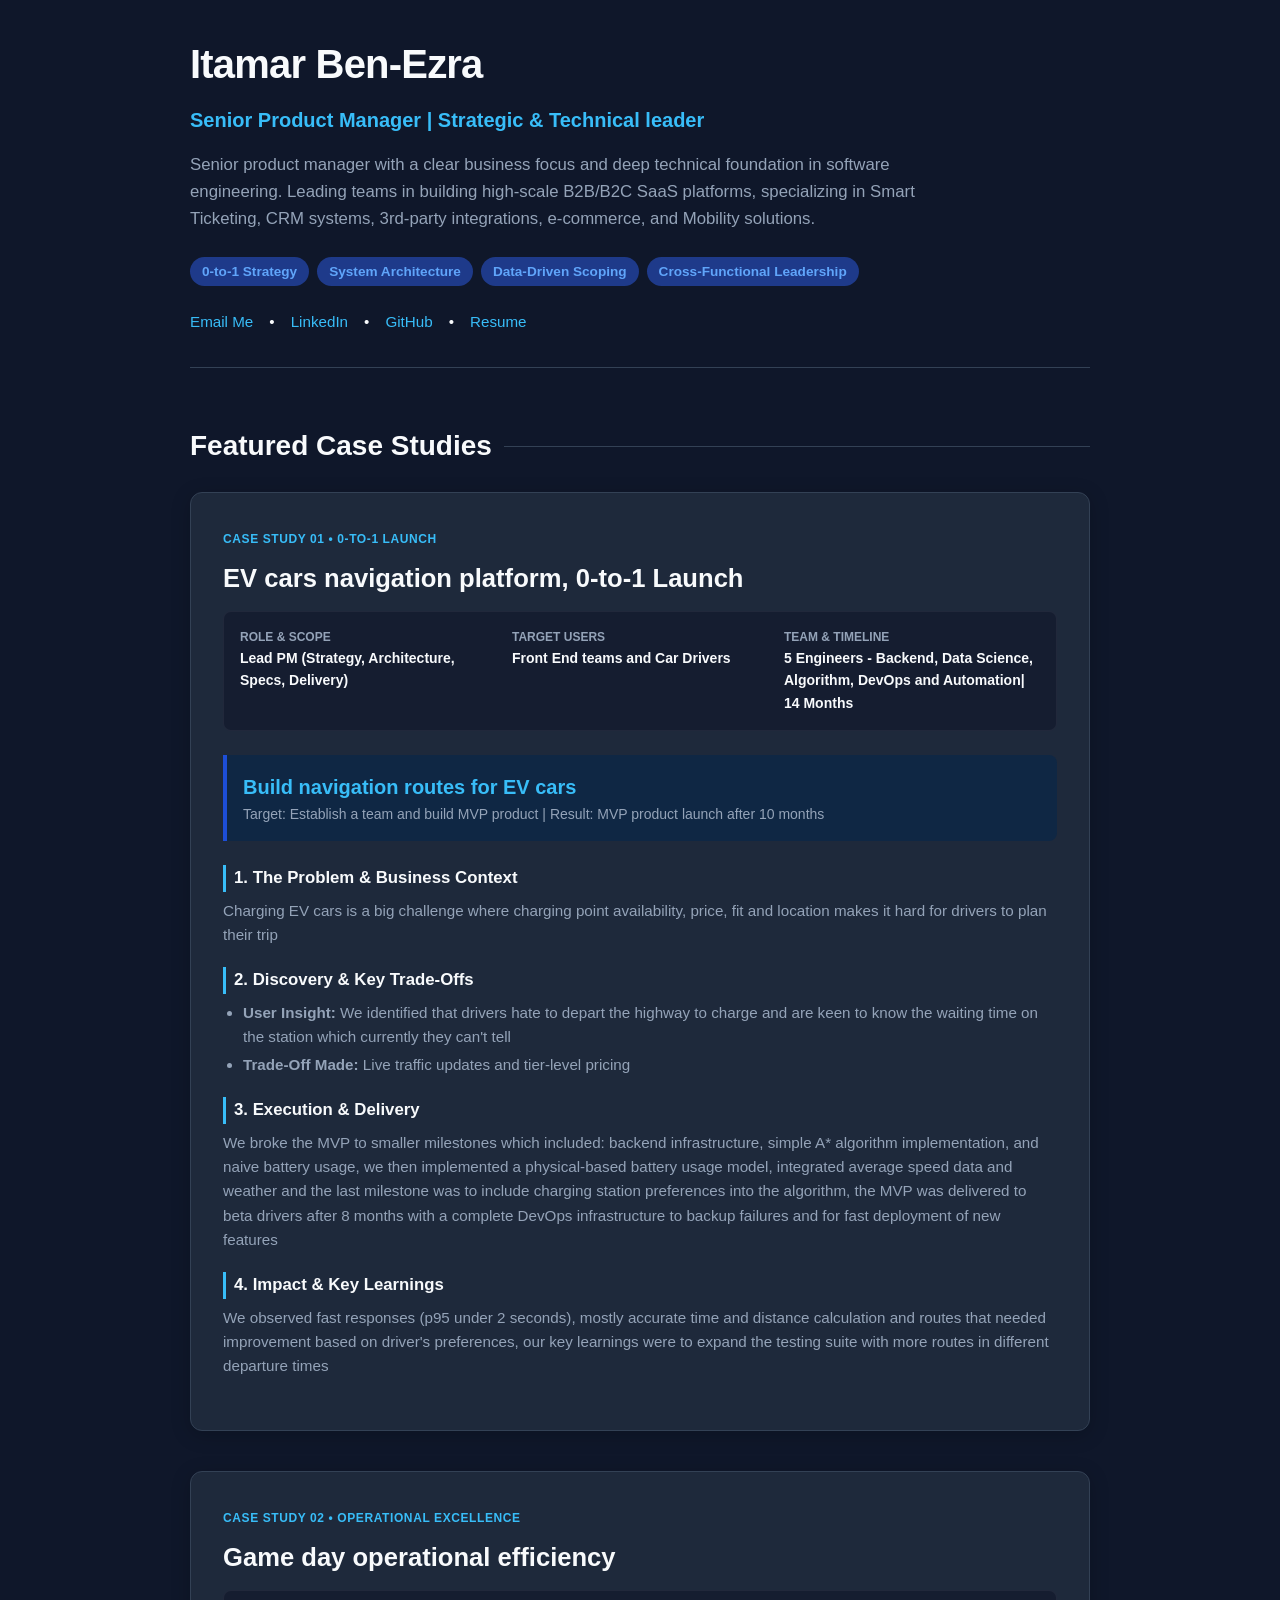
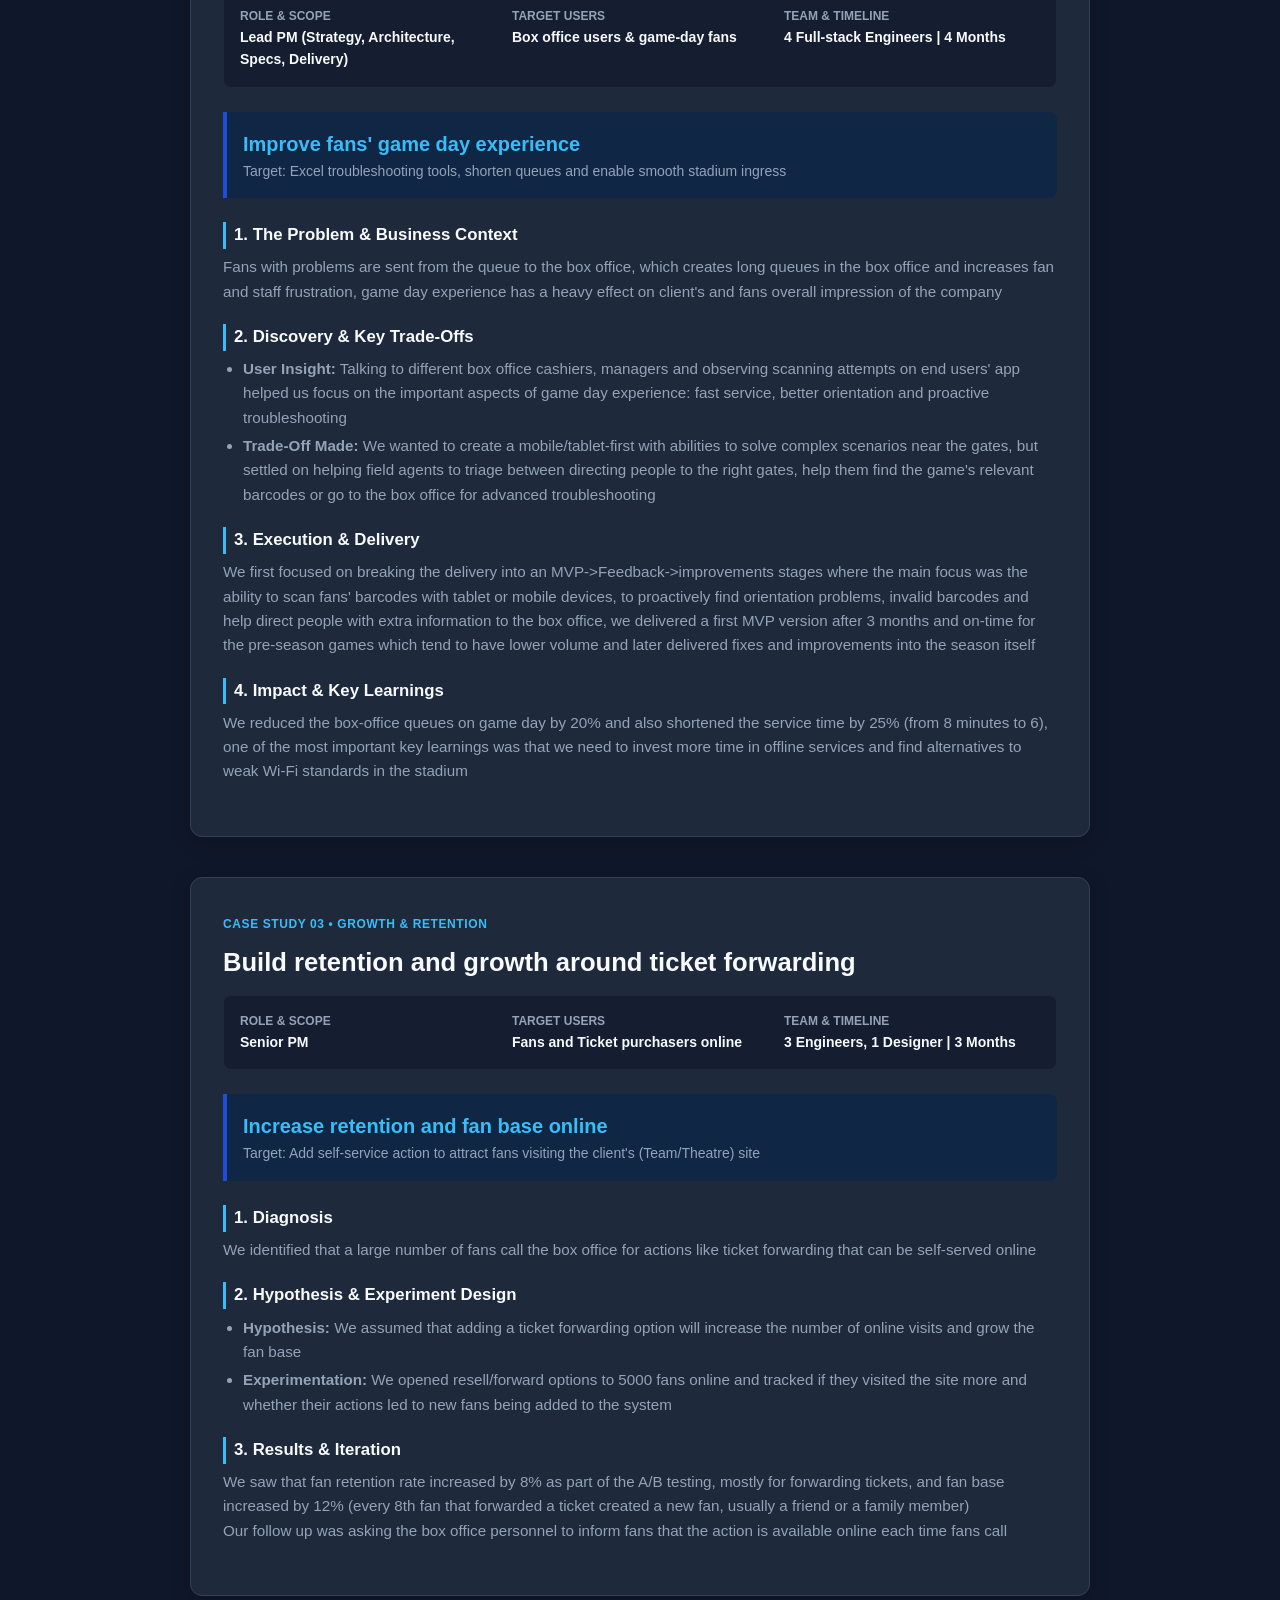
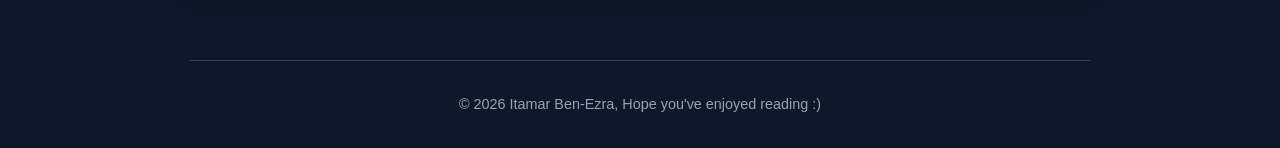
==== index.html @ 24745c7f "Add files via upload" ====
<!DOCTYPE html>
<html lang="en">
<head>
  <meta charset="UTF-8">
  <meta name="viewport" content="width=device-width, initial-scale=1.0">
  <title>Product Management Portfolio | Itamar Ben-Ezra</title>
  <style>
    /* CSS Variables & Theme Setup */
    :root {
      --bg-color: #0f172a;
      --card-bg: #1e293b;
      --card-border: #334155;
      --text-main: #f8fafc;
      --text-muted: #94a3b8;
      --accent-primary: #38bdf8;
      --accent-hover: #0284c7;
      --tag-bg: #1e3a8a;
      --tag-text: #60a5fa;
      --metric-bg: #0f2744;
      --metric-border: #1d4ed8;
      --font-family: -apple-system, BlinkMacSystemFont, "Segoe UI", Roboto, Helvetica, Arial, sans-serif;
    }

    * {
      box-sizing: border-box;
      margin: 0;
      padding: 0;
    }

    body {
      background-color: var(--bg-color);
      color: var(--text-main);
      font-family: var(--font-family);
      line-height: 1.6;
      padding: 2rem 1rem;
    }

    .container {
      max-width: 900px;
      margin: 0 auto;
    }

    /* Header Section */
    header {
      margin-bottom: 3.5rem;
      border-bottom: 1px solid var(--card-border);
      padding-bottom: 2rem;
    }

    .header-title {
      font-size: 2.5rem;
      font-weight: 800;
      margin-bottom: 0.5rem;
      letter-spacing: -0.02em;
    }

    .header-subtitle {
      font-size: 1.25rem;
      color: var(--accent-primary);
      margin-bottom: 1rem;
      font-weight: 600;
    }

    .header-bio {
      color: var(--text-muted);
      font-size: 1.05rem;
      margin-bottom: 1.5rem;
      max-width: 750px;
    }

    .pillars {
      display: flex;
      flex-wrap: wrap;
      gap: 0.5rem;
      margin-bottom: 1.5rem;
    }

    .pillar-tag {
      background: var(--tag-bg);
      color: var(--tag-text);
      padding: 0.25rem 0.75rem;
      border-radius: 9999px;
      font-size: 0.85rem;
      font-weight: 600;
    }

    .contact-links {
      display: flex;
      gap: 1rem;
      font-size: 0.95rem;
    }

    .contact-links a {
      color: var(--accent-primary);
      text-decoration: none;
      font-weight: 500;
    }

    .contact-links a:hover {
      text-decoration: underline;
    }

    /* Section Headers */
    .section-title {
      font-size: 1.75rem;
      font-weight: 700;
      margin-bottom: 1.5rem;
      display: flex;
      align-items: center;
      gap: 0.75rem;
    }

    .section-title::after {
      content: "";
      flex: 1;
      height: 1px;
      background: var(--card-border);
    }

    /* Case Study Card Styling */
    .case-study-card {
      background: var(--card-bg);
      border: 1px solid var(--card-border);
      border-radius: 12px;
      padding: 2rem;
      margin-bottom: 2.5rem;
      box-shadow: 0 4px 20px rgba(0, 0, 0, 0.2);
    }

    .card-badge {
      display: inline-block;
      font-size: 0.75rem;
      text-transform: uppercase;
      letter-spacing: 0.05em;
      font-weight: 700;
      color: var(--accent-primary);
      margin-bottom: 0.5rem;
    }

    .case-title {
      font-size: 1.6rem;
      margin-bottom: 0.75rem;
    }

    /* Metadata Grid */
    .meta-grid {
      display: grid;
      grid-template-columns: repeat(auto-fit, minmax(180px, 1fr));
      gap: 1rem;
      background: rgba(15, 23, 42, 0.6);
      padding: 1rem;
      border-radius: 8px;
      margin-bottom: 1.5rem;
      border: 1px solid rgba(255, 255, 255, 0.05);
    }

    .meta-item {
      font-size: 0.875rem;
    }

    .meta-label {
      color: var(--text-muted);
      display: block;
      font-size: 0.75rem;
      text-transform: uppercase;
      font-weight: 600;
    }

    .meta-value {
      font-weight: 600;
      color: var(--text-main);
    }

    /* Hero Metric Box */
    .hero-metric-box {
      background: var(--metric-bg);
      border-left: 4px solid var(--metric-border);
      padding: 1rem;
      border-radius: 0 8px 8px 0;
      margin-bottom: 1.5rem;
    }

    .metric-value {
      font-size: 1.25rem;
      font-weight: 700;
      color: var(--accent-primary);
    }

    .metric-label {
      font-size: 0.875rem;
      color: var(--text-muted);
    }

    /* Case Content Sections */
    .case-section {
      margin-bottom: 1.25rem;
    }

    .case-section h4 {
      font-size: 1.05rem;
      color: var(--text-main);
      margin-bottom: 0.4rem;
      border-left: 3px solid var(--accent-primary);
      padding-left: 0.5rem;
    }

    .case-section p, .case-section ul {
      color: var(--text-muted);
      font-size: 0.95rem;
    }

    .case-section ul {
      list-style-type: disc;
      padding-left: 1.25rem;
    }

    .case-section li {
      margin-bottom: 0.25rem;
    }

    /* Footer / About */
    footer {
      margin-top: 4rem;
      padding-top: 2rem;
      border-top: 1px solid var(--card-border);
      color: var(--text-muted);
      font-size: 0.9rem;
      text-align: center;
    }

    @media (max-width: 600px) {
      body {
        padding: 1rem;
      }
      .case-study-card {
        padding: 1.25rem;
      }
      .meta-grid {
        grid-template-columns: 1fr;
      }
    }
  </style>
</head>
<body>

  <div class="container">

    <!-- ==================== HERO / HEADER ==================== -->
    <header>
      <h1 class="header-title">Itamar Ben-Ezra</h1>
      <div class="header-subtitle">Senior Product Manager | Strategic & Technical leader</div>
      <p class="header-bio">
Senior product manager with a clear business focus and deep technical foundation in software engineering. Leading teams in building high-scale B2B/B2C SaaS platforms, specializing in Smart Ticketing, CRM systems, 3rd-party integrations, e-commerce, and Mobility solutions.     </p>
      
      <div class="pillars">
        <span class="pillar-tag">0-to-1 Strategy</span>
        <span class="pillar-tag">System Architecture</span>
        <span class="pillar-tag">Data-Driven Scoping</span>
        <span class="pillar-tag">Cross-Functional Leadership</span>
      </div>

      <div class="contact-links">
        <a href="mailto:itamar.benezra@gmail.com">Email Me</a> •
        <a href="https://www.linkedin.com/in/itamar-ben-ezra-1838984/" target="_blank">LinkedIn</a> •
        <a href="https://github.com/itamarbe88" target="_blank">GitHub</a> •
        <a href="https://docs.google.com/document/d/1cuyuYY3SQKuEg4Zdo0iBv_uH1UHL7P1eCdKzPqyZVkQ/edit?usp=sharing" target="_blank">Resume</a>
      </div>
    </header>

    <!-- ==================== CASE STUDIES ==================== -->
    <main>
      <h2 class="section-title">Featured Case Studies</h2>

      <!-- CASE STUDY 1: 0-to-1 Product Launch -->
      <article class="case-study-card">
        <span class="card-badge">Case Study 01 • 0-to-1 Launch</span>
        <h3 class="case-title">EV cars navigation platform, 0-to-1 Launch</h3>

        <div class="meta-grid">
          <div class="meta-item">
            <span class="meta-label">Role & Scope</span>
            <span class="meta-value">Lead PM (Strategy, Architecture, Specs, Delivery)</span>
          </div>
          <div class="meta-item">
            <span class="meta-label">Target Users</span>
            <span class="meta-value">Front End teams and Car Drivers</span>
          </div>
          <div class="meta-item">
            <span class="meta-label">Team & Timeline</span>
            <span class="meta-value">5 Engineers - Backend, Data Science, Algorithm, DevOps and Automation| 14 Months</span>
          </div>
        </div>

        <div class="hero-metric-box">
          <div class="metric-value">Build navigation routes for EV cars</div>
          <div class="metric-label">Target: Establish a team and build MVP product | Result: MVP product launch after 10 months</div>
        </div>

        <div class="case-section">
          <h4>1. The Problem & Business Context</h4>
          <p>Charging EV cars is a big challenge where charging point availability, price, fit and location makes it hard for drivers to plan their trip</p>
        </div>

        <div class="case-section">
          <h4>2. Discovery & Key Trade-Offs</h4>
          <ul>
            <li><strong>User Insight:</strong> We identified that drivers hate to depart the highway to charge and are keen to know the waiting time on the station which currently they can't tell  </li>
            <li><strong>Trade-Off Made:</strong> Live traffic updates and tier-level pricing</li>
          </ul>
        </div>

        <div class="case-section">
          <h4>3. Execution & Delivery</h4>
          <p>We broke the MVP to smaller milestones which included: backend infrastructure, simple A* algorithm implementation, and naive battery usage, we then implemented a physical-based battery usage model, integrated average speed data and weather and the last milestone was to include charging station preferences into the algorithm, the MVP was delivered to beta drivers after 8 months with a complete DevOps infrastructure to backup failures and for fast deployment of new features</p>
        </div>

        <div class="case-section">
          <h4>4. Impact & Key Learnings</h4>
          <p>We observed fast responses (p95 under 2 seconds), mostly accurate time and distance calculation and routes that needed improvement based on driver's preferences, our key learnings were to expand the testing suite with more routes in different departure times</p>
        </div>
      </article>


      <!-- CASE STUDY 2: Platform / Technical Architecture -->
      <article class="case-study-card">
        <span class="card-badge">Case Study 02 • Operational excellence</span>
        <h3 class="case-title">Game day operational efficiency</h3>

        <div class="meta-grid">
          <div class="meta-item">
            <span class="meta-label">Role & Scope</span>
            <span class="meta-value">Lead PM (Strategy, Architecture, Specs, Delivery)</span>
          </div>
          <div class="meta-item">
            <span class="meta-label">Target Users</span>
            <span class="meta-value">Box office users & game-day fans</span>
          </div>
          <div class="meta-item">
            <span class="meta-label">Team & Timeline</span>
            <span class="meta-value">4 Full-stack Engineers | 4 Months</span>
          </div>
        </div>

        <div class="hero-metric-box">
          <div class="metric-value">Improve fans' game day experience</div>
          <div class="metric-label">Target: Excel troubleshooting tools, shorten queues and enable smooth stadium ingress</div>
        </div>

        <div class="case-section">
          <h4>1. The Problem & Business Context</h4>
          <p>Fans with problems are sent from the queue to the box office, which creates long queues in the box office and increases fan and staff frustration, game day experience has a heavy effect on client's and fans overall impression of the company</p>
        </div>

        <div class="case-section">
          <h4>2. Discovery & Key Trade-Offs</h4>
          <ul>
            <li><strong>User Insight:</strong> Talking to different box office cashiers, managers and observing scanning attempts on end users' app helped us focus on the important aspects of game day experience: fast service, better orientation and proactive troubleshooting</li>
            <li><strong>Trade-Off Made:</strong> We wanted to create a mobile/tablet-first with abilities to solve complex scenarios near the gates, but settled on helping field agents to triage between directing people to the right gates, help them find the game's relevant barcodes or go to the box office for advanced troubleshooting</li>
          </ul>
        </div>

        <div class="case-section">
          <h4>3. Execution & Delivery</h4>
          <p>We first focused on breaking the delivery into an MVP->Feedback->improvements stages where the main focus was the ability to scan fans' barcodes with tablet or mobile devices, to proactively find orientation problems, invalid barcodes and help direct people with extra information to the box office, we delivered a first MVP version after 3 months and on-time for the pre-season games which tend to have lower volume and later delivered fixes and improvements into the season itself</p>
        </div>

        <div class="case-section">
          <h4>4. Impact & Key Learnings</h4>
          <p>We reduced the box-office queues on game day by 20% and also shortened the service time by 25% (from 8 minutes to 6), one of the most important key learnings was that we need to invest more time in offline services and find alternatives to weak Wi-Fi standards in the stadium</p>
        </div>
      </article>


      <!-- CASE STUDY 3: Growth & Optimization -->
      <article class="case-study-card">
        <span class="card-badge">Case Study 03 • Growth & Retention</span>
        <h3 class="case-title">Build retention and growth around ticket forwarding</h3>
        <div class="meta-grid">
          <div class="meta-item">
            <span class="meta-label">Role & Scope</span>
            <span class="meta-value">Senior PM</span>
          </div>
          <div class="meta-item">
            <span class="meta-label">Target Users</span>
            <span class="meta-value">Fans and Ticket purchasers online</span>
          </div>
          <div class="meta-item">
            <span class="meta-label">Team & Timeline</span>
            <span class="meta-value">3 Engineers, 1 Designer | 3 Months</span>
          </div>
        </div>

        <div class="hero-metric-box">
          <div class="metric-value">Increase retention and fan base online</div>
          <div class="metric-label">Target: Add self-service action to attract fans visiting the client's (Team/Theatre) site</div>
        </div>

        <div class="case-section">
          <h4>1. Diagnosis</h4>
          <p>We identified that a large number of fans call the box office for actions like ticket forwarding that can be self-served online</p>
        </div>

        <div class="case-section">
          <h4>2. Hypothesis & Experiment Design</h4>
          <ul>
            <li><strong>Hypothesis:</strong> We assumed that adding a ticket forwarding option will increase the number of online visits and grow the fan base</li>
            <li><strong>Experimentation:</strong> We opened resell/forward options to 5000 fans online and tracked if they visited the site more and whether their actions led to new fans being added to the system</li>
          </ul>
        </div>

        <div class="case-section">
          <h4>3. Results & Iteration</h4>
          <p>We saw that fan retention rate increased by 8% as part of the A/B testing, mostly for forwarding tickets, and fan base increased by 12% (every 8th fan that forwarded a ticket created a new fan, usually a friend or a family member)  </p>
          <p>Our follow up was asking the box office personnel to inform fans that the action is available online each time fans call  </p>
      </article>
    </main>

    <!-- ==================== FOOTER / ABOUT ==================== -->
    <footer>
      <p>© 2026 Itamar Ben-Ezra, Hope you've enjoyed reading :)</p>
    </footer>

  </div>

</body>
</html>
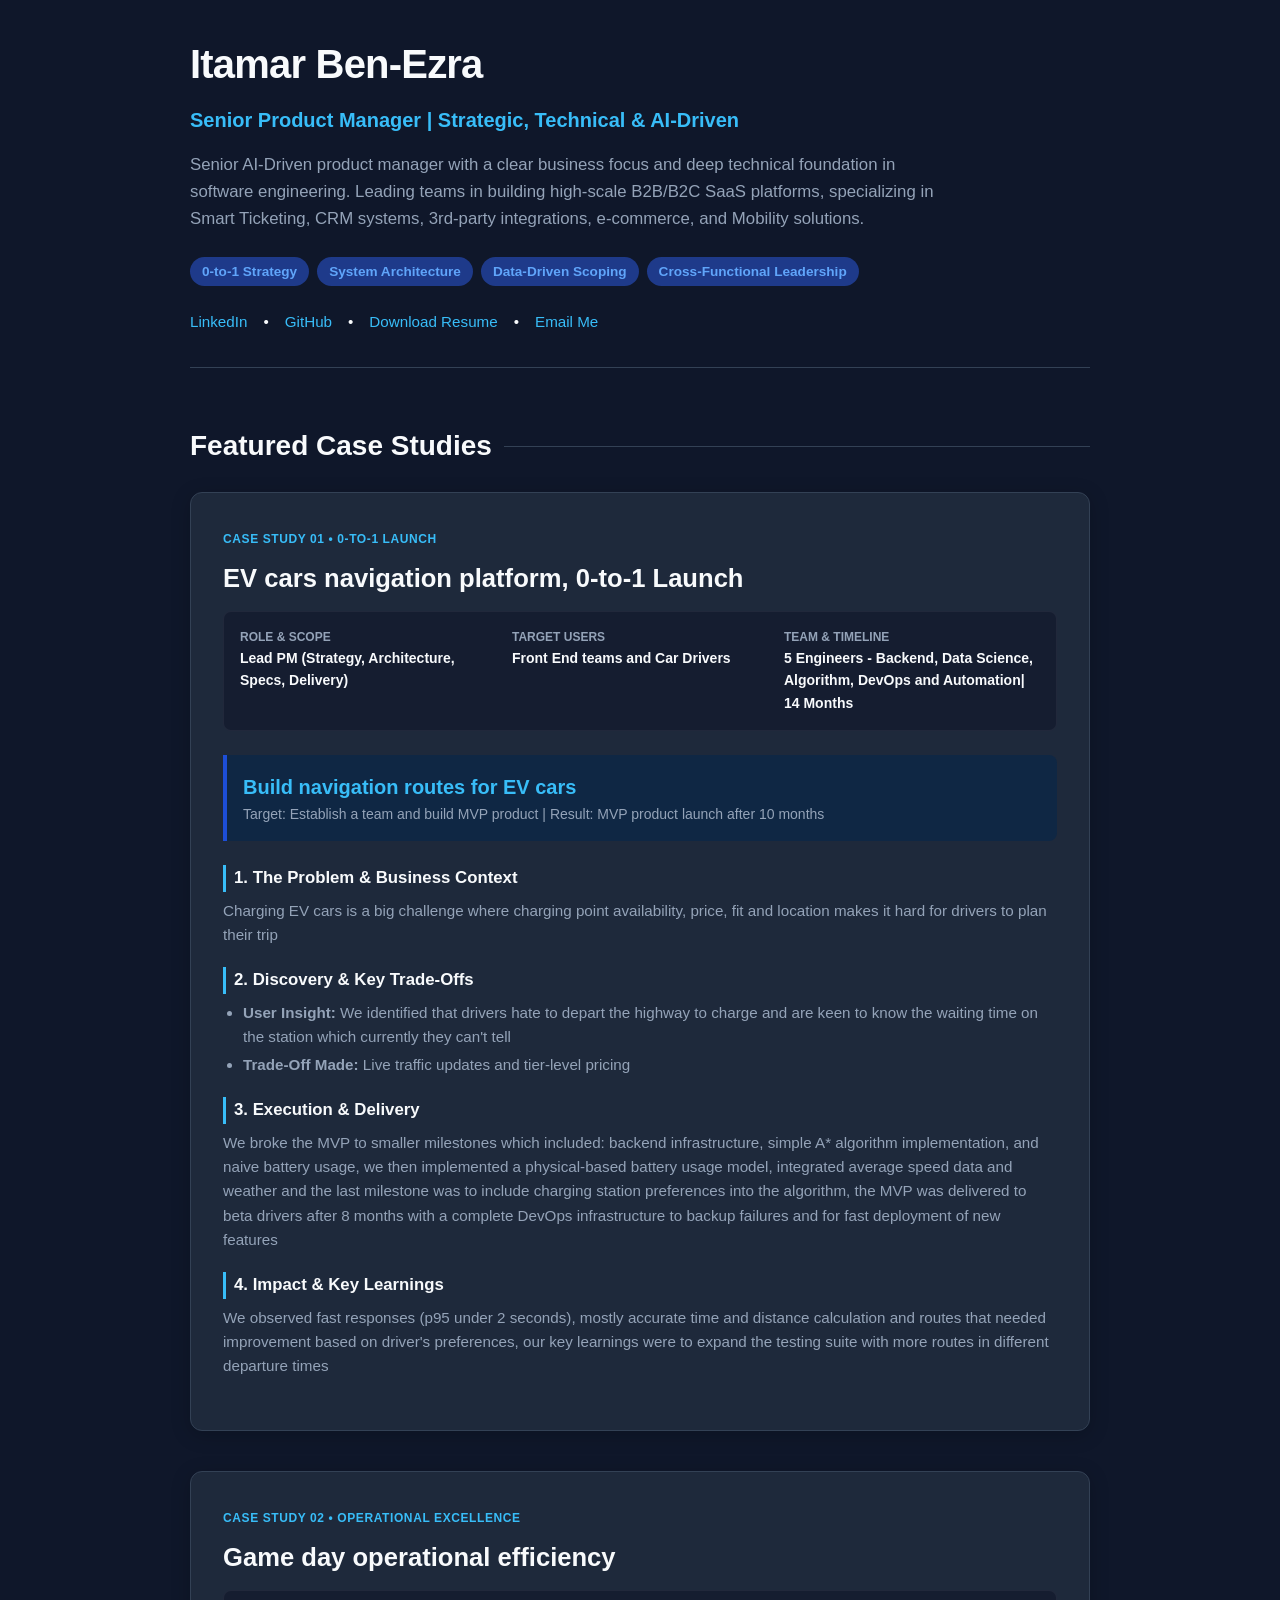
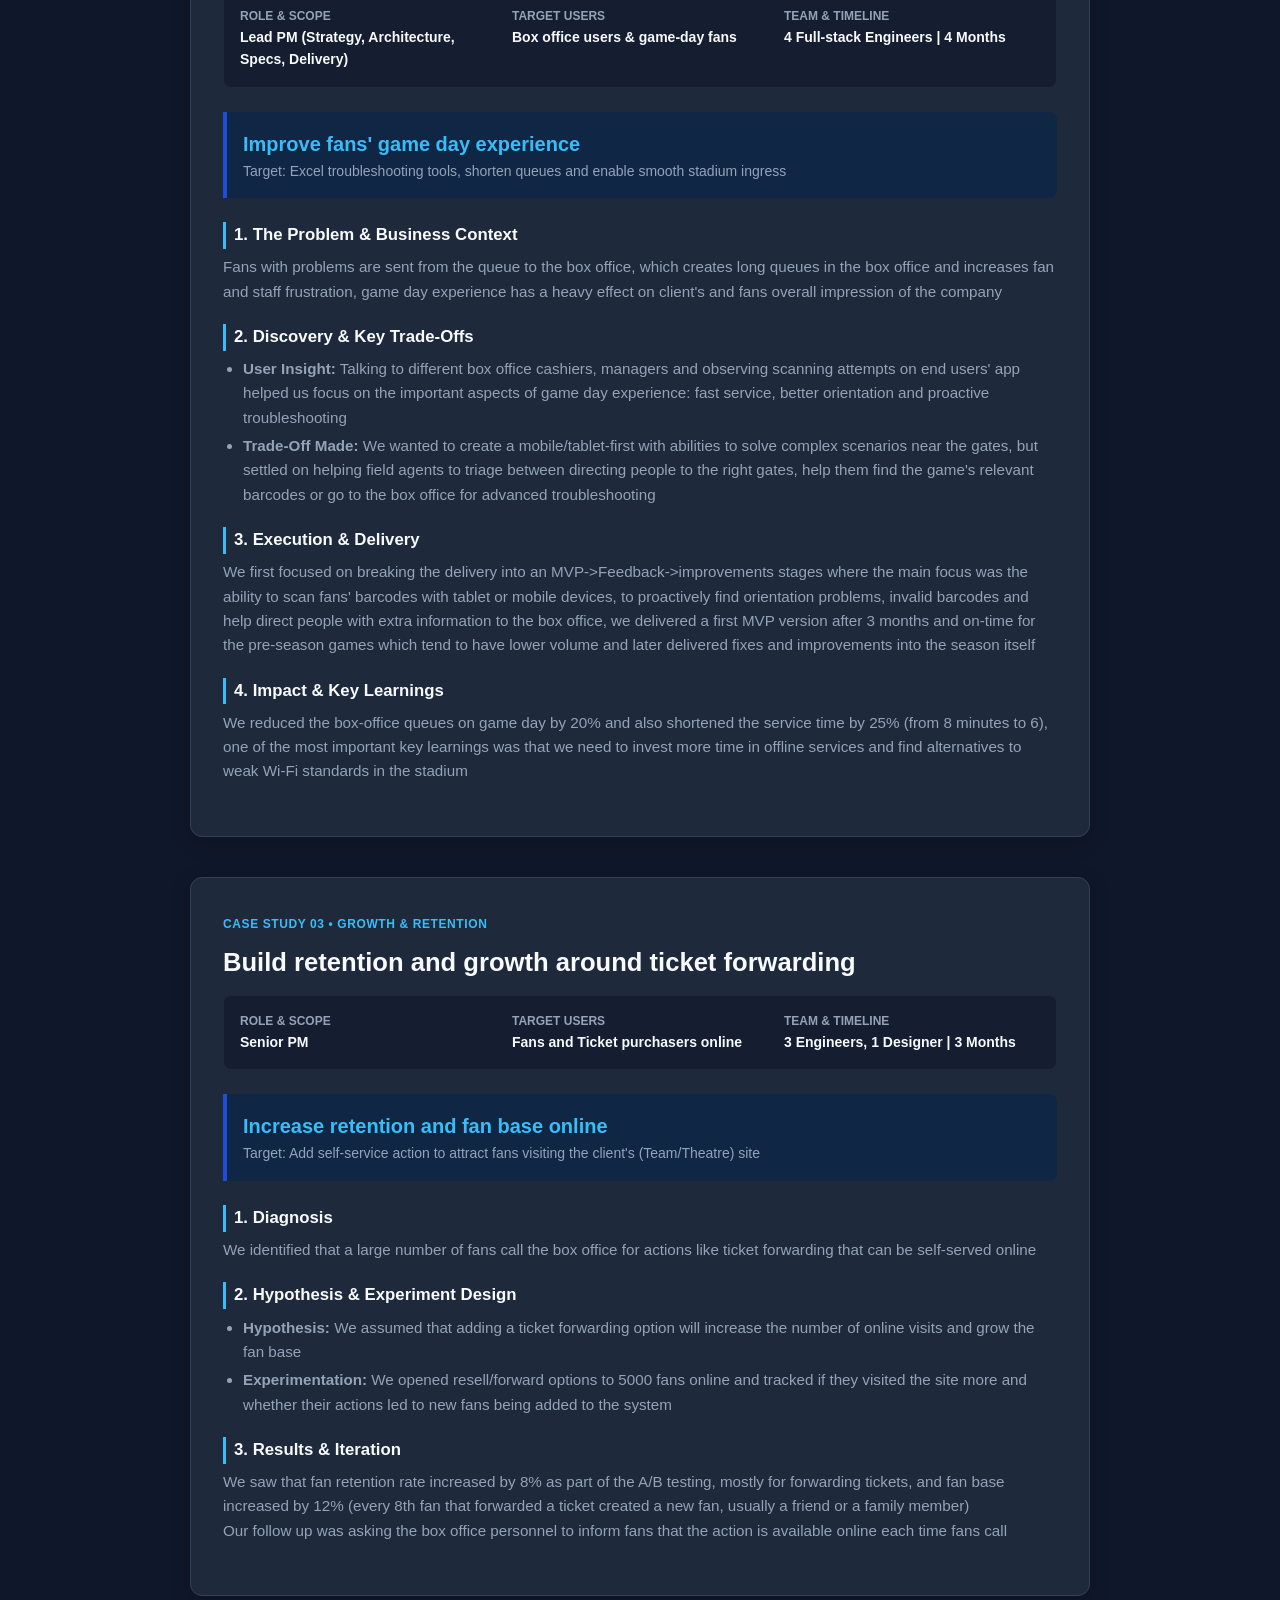
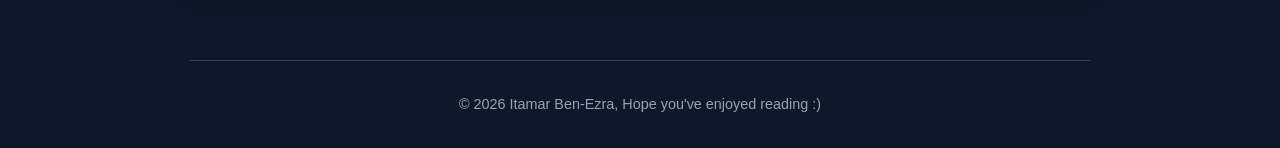
==== commit 51cbb1b6: "Modify header subtitle and update contact links Updated header subtitle and contact links in index.h" ====
--- a/index.html
+++ b/index.html
@@ -248,9 +248,10 @@
     <!-- ==================== HERO / HEADER ==================== -->
     <header>
       <h1 class="header-title">Itamar Ben-Ezra</h1>
-      <div class="header-subtitle">Senior Product Manager | Strategic & Technical leader</div>
+      <div class="header-subtitle">Senior Product Manager | Strategic, Technical & AI-Driven</div>
       <p class="header-bio">
-Senior product manager with a clear business focus and deep technical foundation in software engineering. Leading teams in building high-scale B2B/B2C SaaS platforms, specializing in Smart Ticketing, CRM systems, 3rd-party integrations, e-commerce, and Mobility solutions.     </p>
+Senior AI-Driven product manager with a clear business focus and deep technical foundation in software engineering.
+Leading teams in building high-scale B2B/B2C SaaS platforms, specializing in Smart Ticketing, CRM systems, 3rd-party integrations, e-commerce, and Mobility solutions.     </p>
       
       <div class="pillars">
         <span class="pillar-tag">0-to-1 Strategy</span>
@@ -260,10 +261,11 @@
       </div>
 
       <div class="contact-links">
-        <a href="mailto:itamar.benezra@gmail.com">Email Me</a> •
+        
         <a href="https://www.linkedin.com/in/itamar-ben-ezra-1838984/" target="_blank">LinkedIn</a> •
         <a href="https://github.com/itamarbe88" target="_blank">GitHub</a> •
-        <a href="https://docs.google.com/document/d/1cuyuYY3SQKuEg4Zdo0iBv_uH1UHL7P1eCdKzPqyZVkQ/edit?usp=sharing" target="_blank">Resume</a>
+        <a href="https://drive.google.com/uc?export=download&id=1Nkk5URrjUpRZoXnrO7FzCT5__waZxDGU" target="_blank">Download Resume</a> •
+        <a href="mailto:itamar.benezra@gmail.com">Email Me</a>
       </div>
     </header>
 
@@ -423,4 +425,4 @@
   </div>
 
 </body>
-</html>+</html>
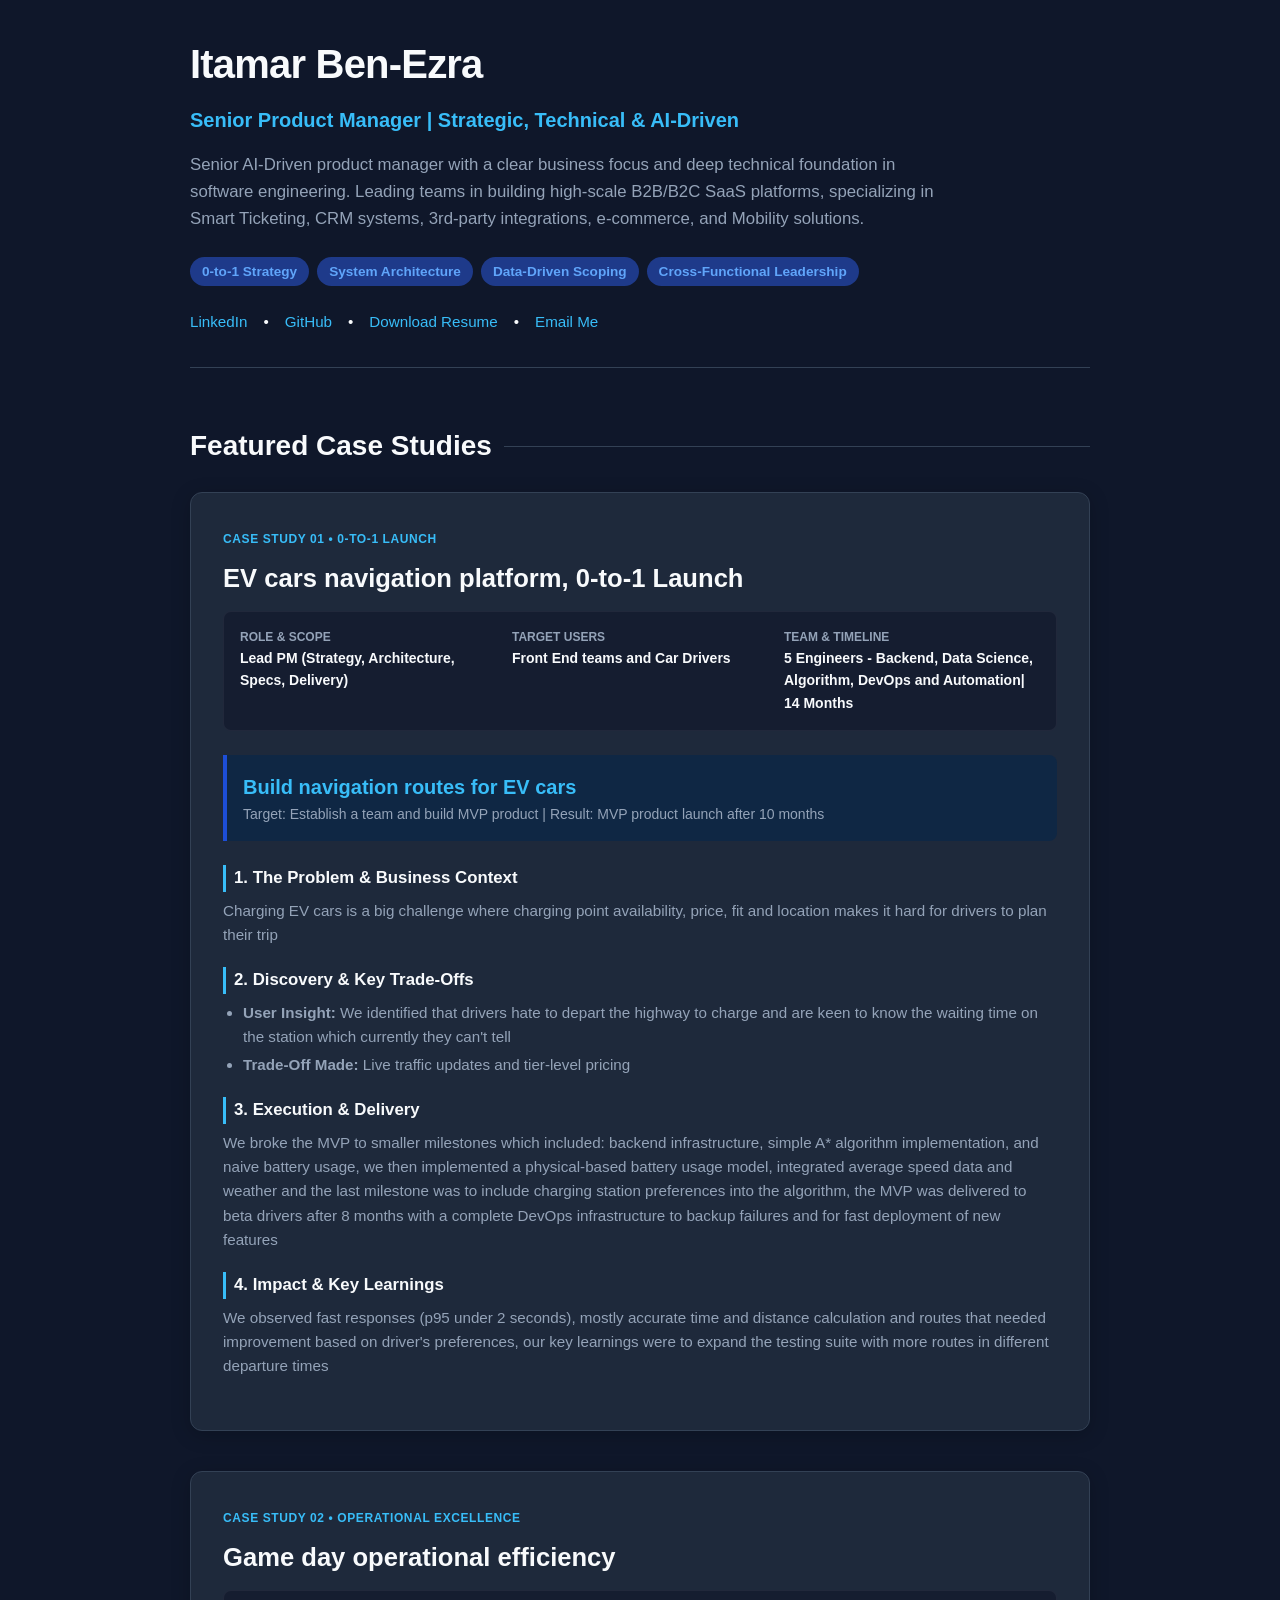
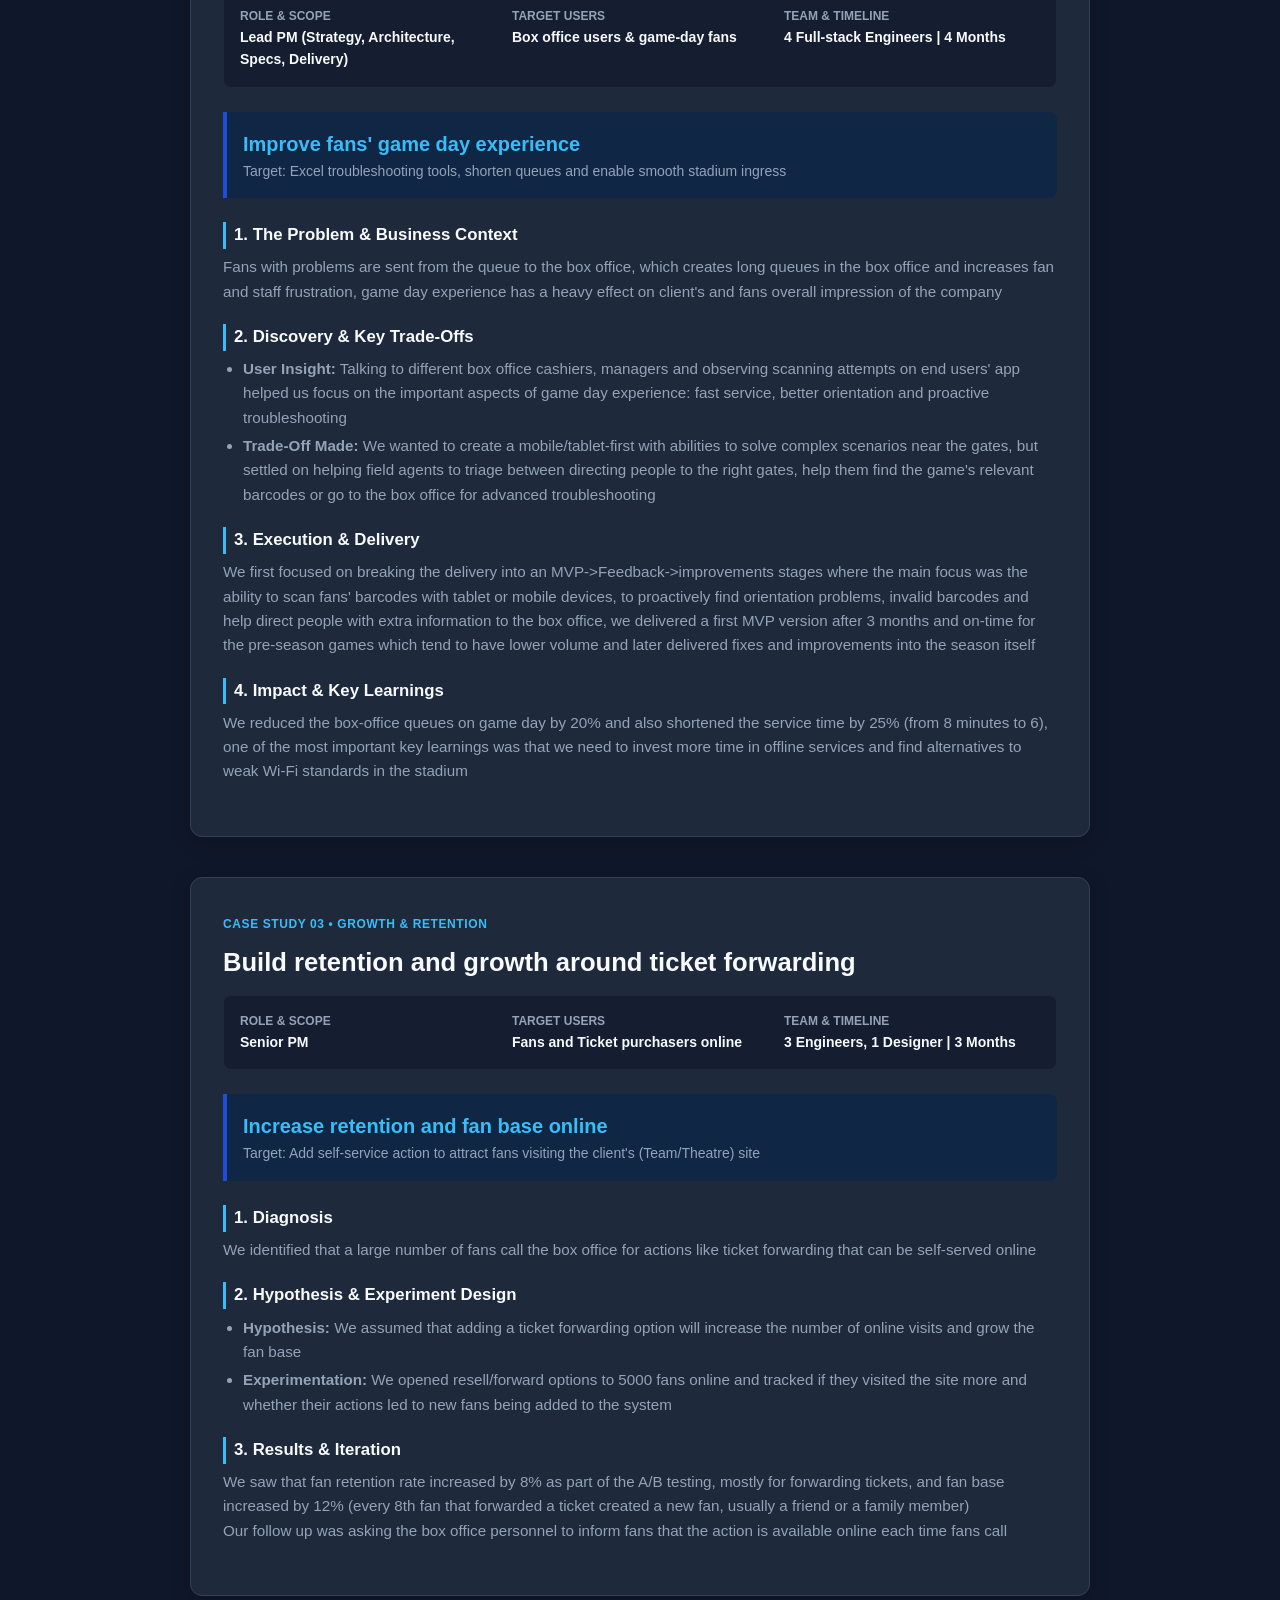
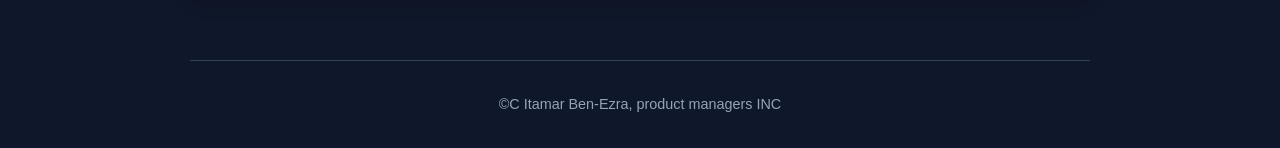
==== commit 8eac0509: "Fix HTML encoding issues in index.html" ====
--- a/index.html
+++ b/index.html
@@ -419,7 +419,7 @@
 
     <!-- ==================== FOOTER / ABOUT ==================== -->
     <footer>
-      <p>© 2026 Itamar Ben-Ezra, Hope you've enjoyed reading :)</p>
+      <p>©C Itamar Ben-Ezra, product managers INC </p>
     </footer>
 
   </div>
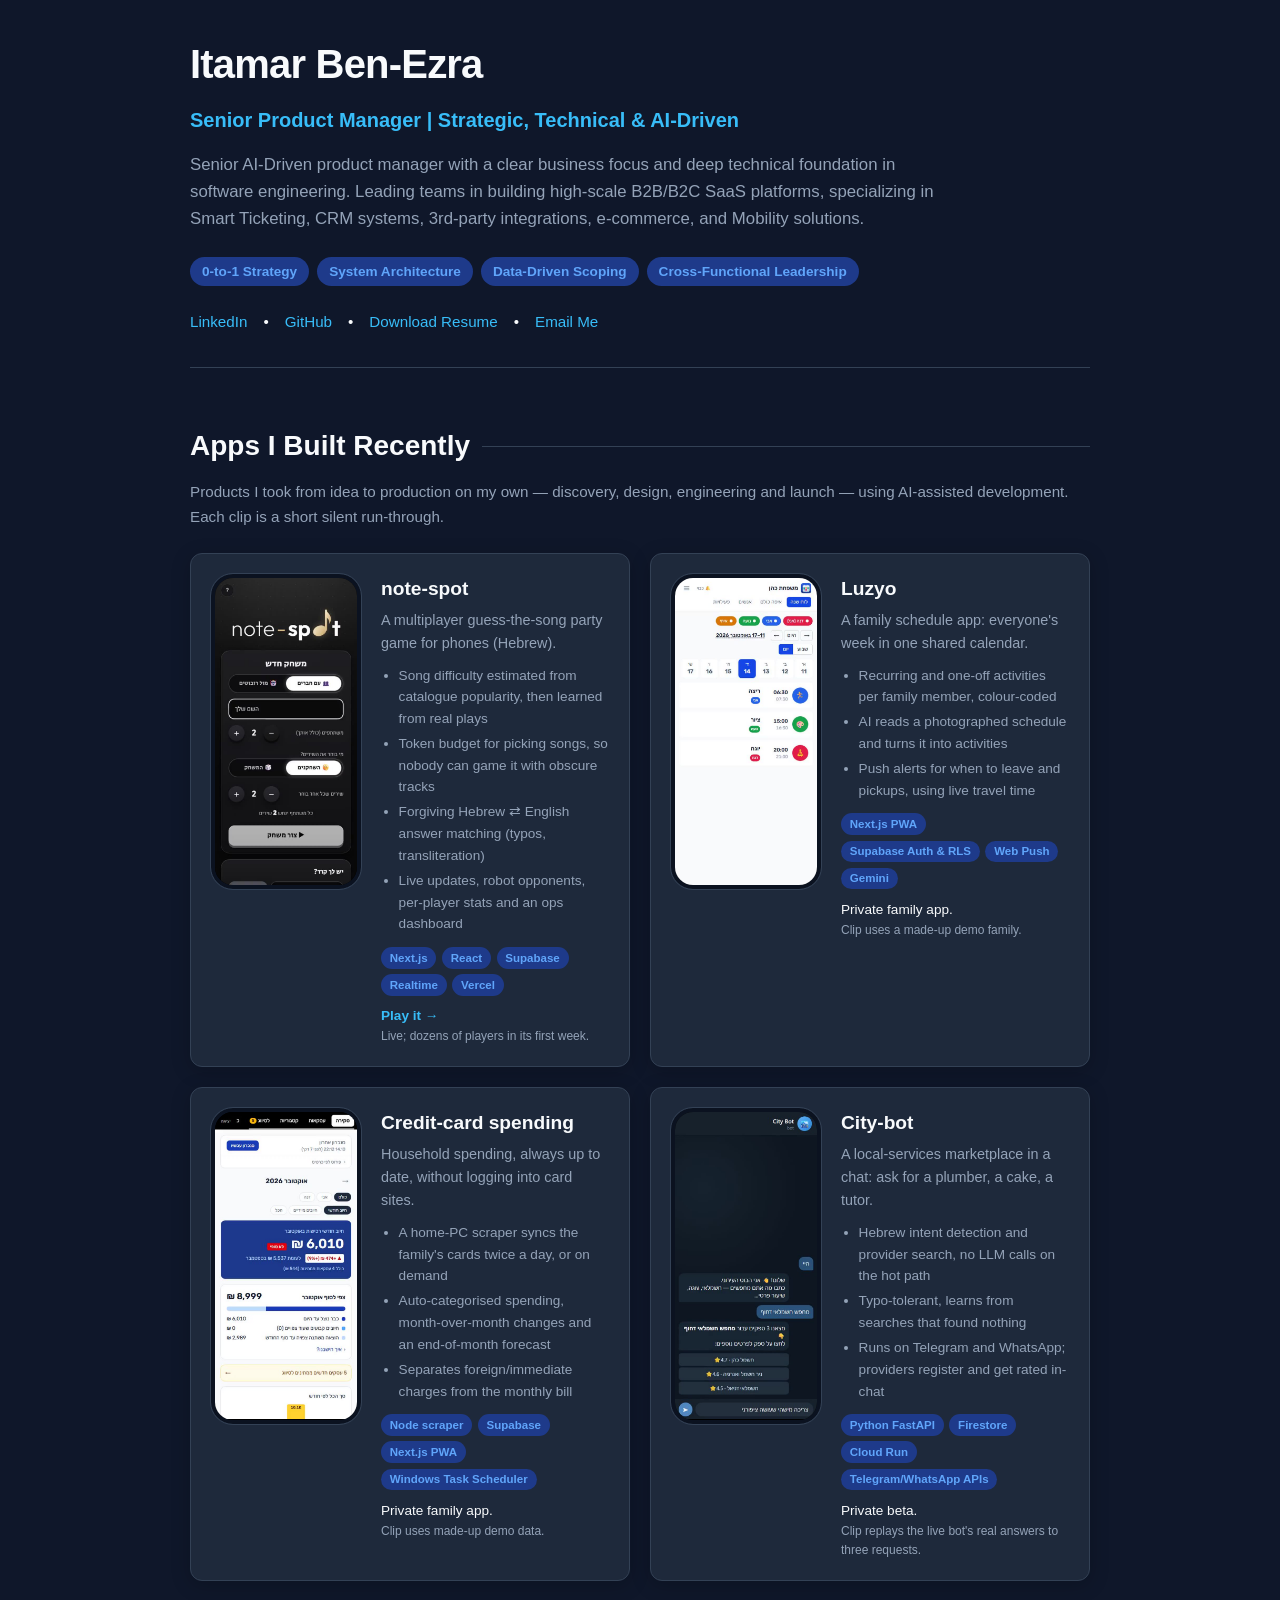
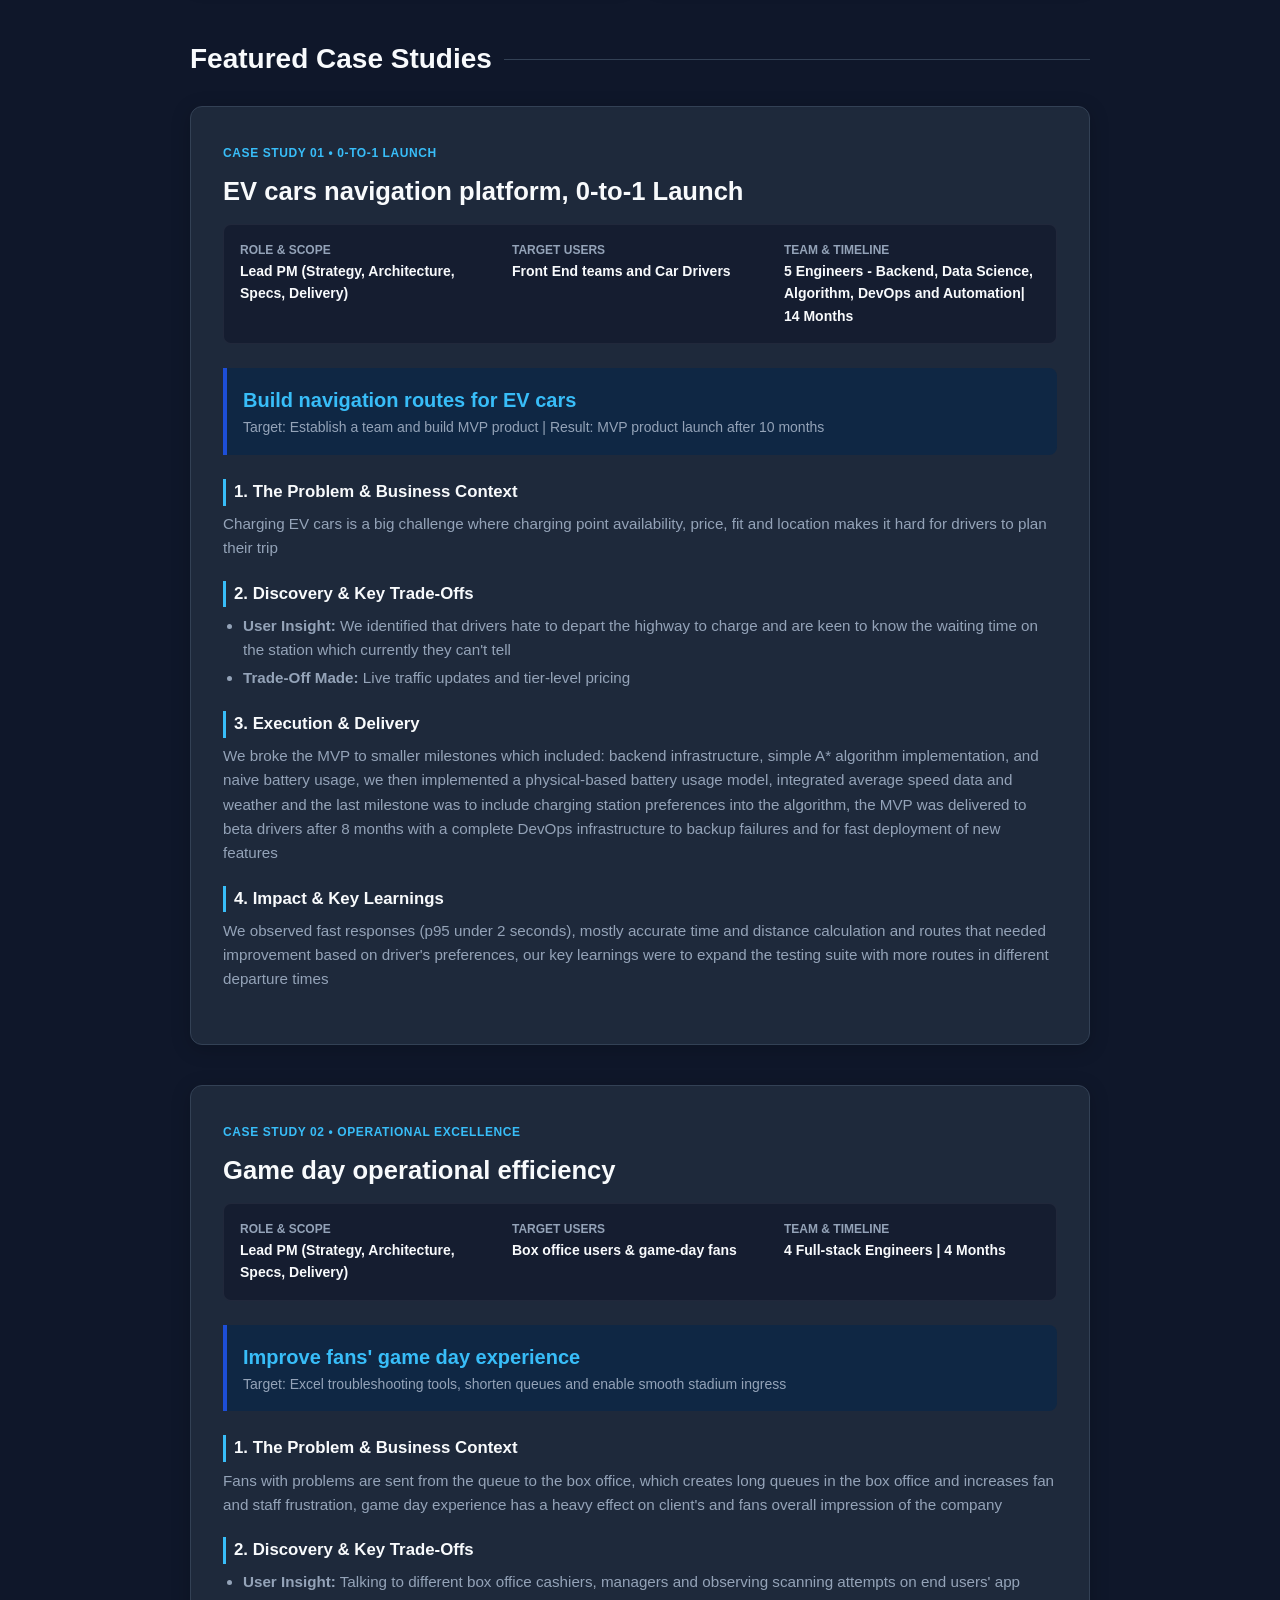
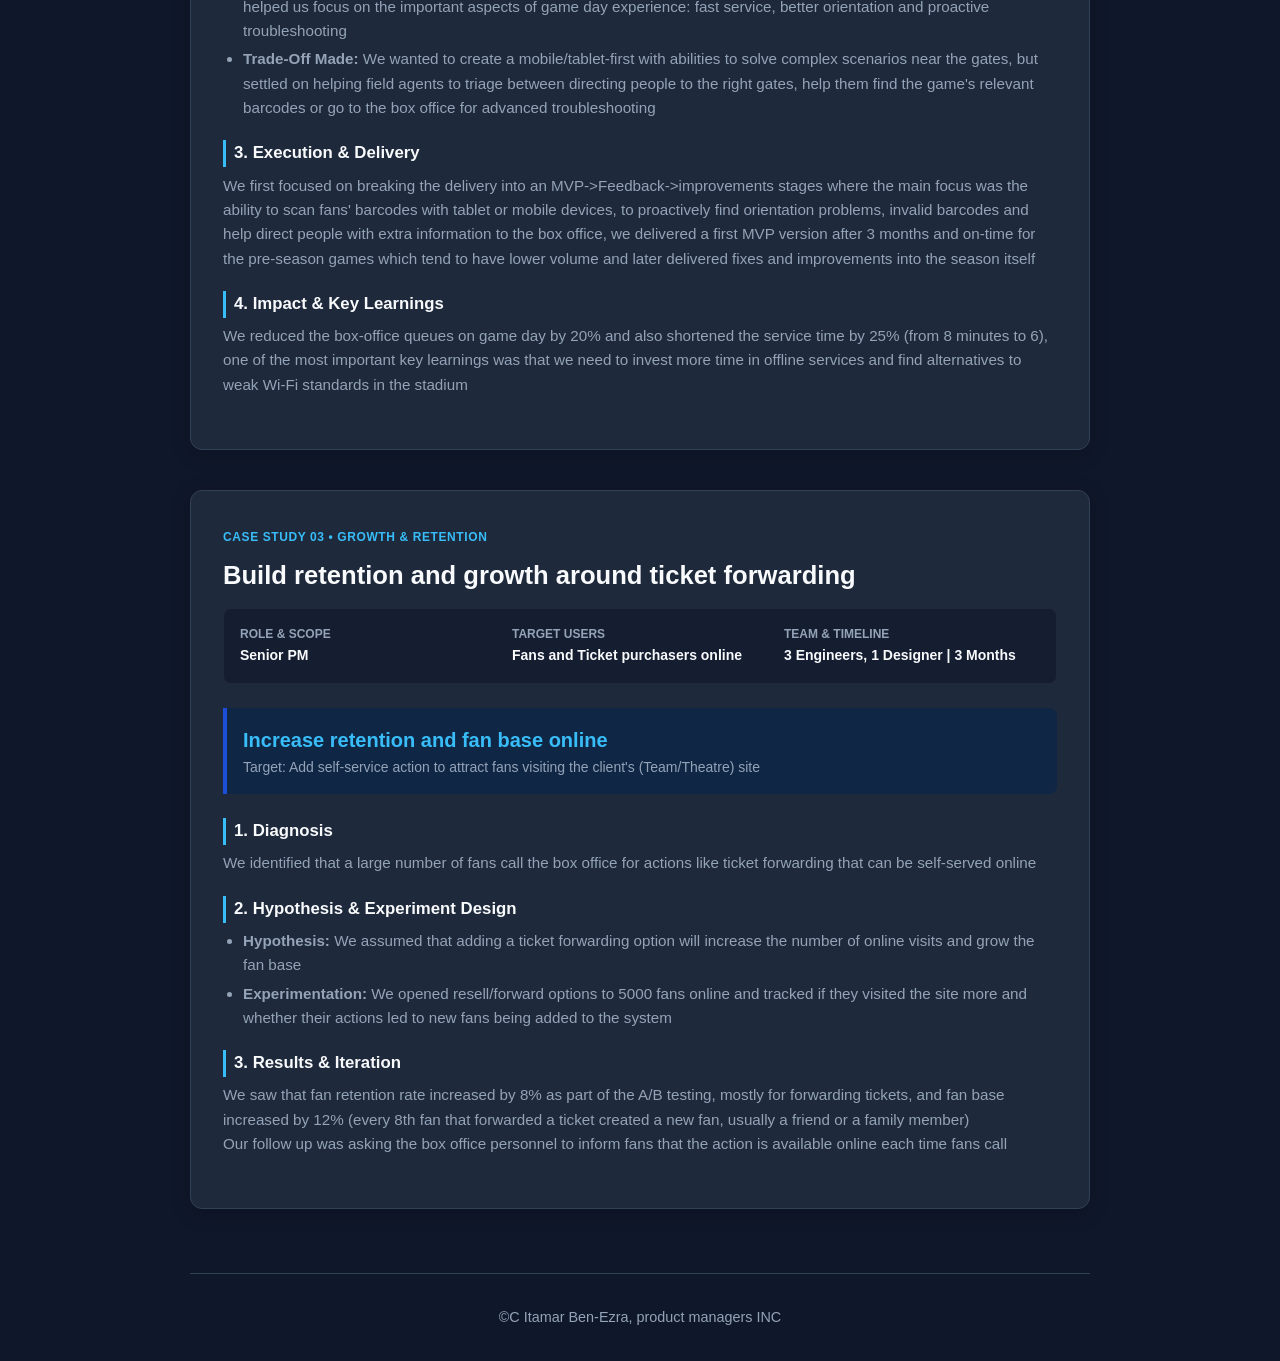
==== commit b59000e3: "Add 'Apps I Built Recently': note-spot, Luzyo, credit-card spending and City-bot with short demo cli" ====
--- a/index.html
+++ b/index.html
@@ -228,6 +228,119 @@
       text-align: center;
     }
 
+    /* ==================== APPS (clips) ==================== */
+    .apps-intro {
+      color: var(--text-muted);
+      margin: -0.75rem 0 1.5rem;
+      font-size: 0.95rem;
+    }
+
+    .apps-grid {
+      display: grid;
+      grid-template-columns: repeat(auto-fit, minmax(380px, 1fr));
+      gap: 1.25rem;
+      margin-bottom: 3.5rem;
+    }
+
+    .app-card {
+      background: var(--card-bg);
+      border: 1px solid var(--card-border);
+      border-radius: 12px;
+      padding: 1.25rem;
+      display: flex;
+      gap: 1.25rem;
+      box-shadow: 0 4px 20px rgba(0, 0, 0, 0.2);
+    }
+
+    /* The clip in a phone-shaped frame. */
+    .app-phone {
+      flex: 0 0 150px;
+      border-radius: 22px;
+      border: 4px solid #0b1220;
+      outline: 1px solid var(--card-border);
+      overflow: hidden;
+      background: #000;
+      align-self: flex-start;
+    }
+
+    .app-phone video {
+      display: block;
+      width: 100%;
+      height: auto;
+    }
+
+    .app-body h3 {
+      font-size: 1.2rem;
+      margin-bottom: 0.25rem;
+    }
+
+    .app-body .app-pitch {
+      color: var(--text-muted);
+      font-size: 0.9rem;
+      margin-bottom: 0.6rem;
+    }
+
+    .app-body ul {
+      color: var(--text-muted);
+      font-size: 0.85rem;
+      padding-left: 1.1rem;
+      margin-bottom: 0.75rem;
+    }
+
+    .app-body li {
+      margin-bottom: 0.2rem;
+    }
+
+    .stack {
+      display: flex;
+      flex-wrap: wrap;
+      gap: 0.35rem;
+      margin-bottom: 0.6rem;
+    }
+
+    .stack span {
+      background: var(--tag-bg);
+      color: var(--tag-text);
+      padding: 0.1rem 0.55rem;
+      border-radius: 9999px;
+      font-size: 0.72rem;
+      font-weight: 600;
+    }
+
+    .app-links {
+      font-size: 0.85rem;
+    }
+
+    .app-links a {
+      color: var(--accent-primary);
+      text-decoration: none;
+      font-weight: 600;
+    }
+
+    .app-links a:hover {
+      text-decoration: underline;
+    }
+
+    .app-note {
+      color: var(--text-muted);
+      font-size: 0.75rem;
+    }
+
+    @media (max-width: 600px) {
+      .apps-grid {
+        grid-template-columns: 1fr;
+      }
+      .app-card {
+        flex-direction: column;
+        align-items: center;
+      }
+      .app-phone {
+        flex-basis: auto;
+        width: 200px;
+        align-self: center;
+      }
+    }
+
     @media (max-width: 600px) {
       body {
         padding: 1rem;
@@ -269,6 +382,83 @@
       </div>
     </header>
 
+    <!-- ==================== APPS I BUILT ==================== -->
+    <section>
+      <h2 class="section-title">Apps I Built Recently</h2>
+      <p class="apps-intro">Products I took from idea to production on my own — discovery, design, engineering and launch — using AI-assisted development. Each clip is a short silent run-through.</p>
+      <div class="apps-grid">
+        <article class="app-card">
+          <a class="app-phone" href="clips/note-spot.mp4" target="_blank" rel="noopener" title="Open the clip full size">
+            <video src="clips/note-spot.mp4" poster="clips/note-spot.jpg" autoplay muted loop playsinline preload="metadata" aria-label="note-spot demo clip"></video>
+          </a>
+          <div class="app-body">
+            <h3>note-spot</h3>
+            <p class="app-pitch">A multiplayer guess-the-song party game for phones (Hebrew).</p>
+            <ul>
+              <li>Song difficulty estimated from catalogue popularity, then learned from real plays</li>
+              <li>Token budget for picking songs, so nobody can game it with obscure tracks</li>
+              <li>Forgiving Hebrew ⇄ English answer matching (typos, transliteration)</li>
+              <li>Live updates, robot opponents, per-player stats and an ops dashboard</li>
+            </ul>
+            <div class="stack"><span>Next.js</span><span>React</span><span>Supabase</span><span>Realtime</span><span>Vercel</span></div>
+            <p class="app-links"><a href="https://songuess-game.vercel.app" target="_blank" rel="noopener">Play it →</a></p>
+            <p class="app-note">Live; dozens of players in its first week.</p>
+          </div>
+        </article>
+        <article class="app-card">
+          <a class="app-phone" href="clips/luzyo.mp4" target="_blank" rel="noopener" title="Open the clip full size">
+            <video src="clips/luzyo.mp4" poster="clips/luzyo.jpg" autoplay muted loop playsinline preload="metadata" aria-label="Luzyo demo clip"></video>
+          </a>
+          <div class="app-body">
+            <h3>Luzyo</h3>
+            <p class="app-pitch">A family schedule app: everyone's week in one shared calendar.</p>
+            <ul>
+              <li>Recurring and one-off activities per family member, colour-coded</li>
+              <li>AI reads a photographed schedule and turns it into activities</li>
+              <li>Push alerts for when to leave and pickups, using live travel time</li>
+            </ul>
+            <div class="stack"><span>Next.js PWA</span><span>Supabase Auth & RLS</span><span>Web Push</span><span>Gemini</span></div>
+            <p class="app-links">Private family app.</p>
+            <p class="app-note">Clip uses a made-up demo family.</p>
+          </div>
+        </article>
+        <article class="app-card">
+          <a class="app-phone" href="clips/credit-cards.mp4" target="_blank" rel="noopener" title="Open the clip full size">
+            <video src="clips/credit-cards.mp4" poster="clips/credit-cards.jpg" autoplay muted loop playsinline preload="metadata" aria-label="Credit-card spending demo clip"></video>
+          </a>
+          <div class="app-body">
+            <h3>Credit-card spending</h3>
+            <p class="app-pitch">Household spending, always up to date, without logging into card sites.</p>
+            <ul>
+              <li>A home-PC scraper syncs the family's cards twice a day, or on demand</li>
+              <li>Auto-categorised spending, month-over-month changes and an end-of-month forecast</li>
+              <li>Separates foreign/immediate charges from the monthly bill</li>
+            </ul>
+            <div class="stack"><span>Node scraper</span><span>Supabase</span><span>Next.js PWA</span><span>Windows Task Scheduler</span></div>
+            <p class="app-links">Private family app.</p>
+            <p class="app-note">Clip uses made-up demo data.</p>
+          </div>
+        </article>
+        <article class="app-card">
+          <a class="app-phone" href="clips/city-bot.mp4" target="_blank" rel="noopener" title="Open the clip full size">
+            <video src="clips/city-bot.mp4" poster="clips/city-bot.jpg" autoplay muted loop playsinline preload="metadata" aria-label="City-bot demo clip"></video>
+          </a>
+          <div class="app-body">
+            <h3>City-bot</h3>
+            <p class="app-pitch">A local-services marketplace in a chat: ask for a plumber, a cake, a tutor.</p>
+            <ul>
+              <li>Hebrew intent detection and provider search, no LLM calls on the hot path</li>
+              <li>Typo-tolerant, learns from searches that found nothing</li>
+              <li>Runs on Telegram and WhatsApp; providers register and get rated in-chat</li>
+            </ul>
+            <div class="stack"><span>Python FastAPI</span><span>Firestore</span><span>Cloud Run</span><span>Telegram/WhatsApp APIs</span></div>
+            <p class="app-links">Private beta.</p>
+            <p class="app-note">Clip replays the live bot's real answers to three requests.</p>
+          </div>
+        </article>
+      </div>
+    </section>
+
     <!-- ==================== CASE STUDIES ==================== -->
     <main>
       <h2 class="section-title">Featured Case Studies</h2>
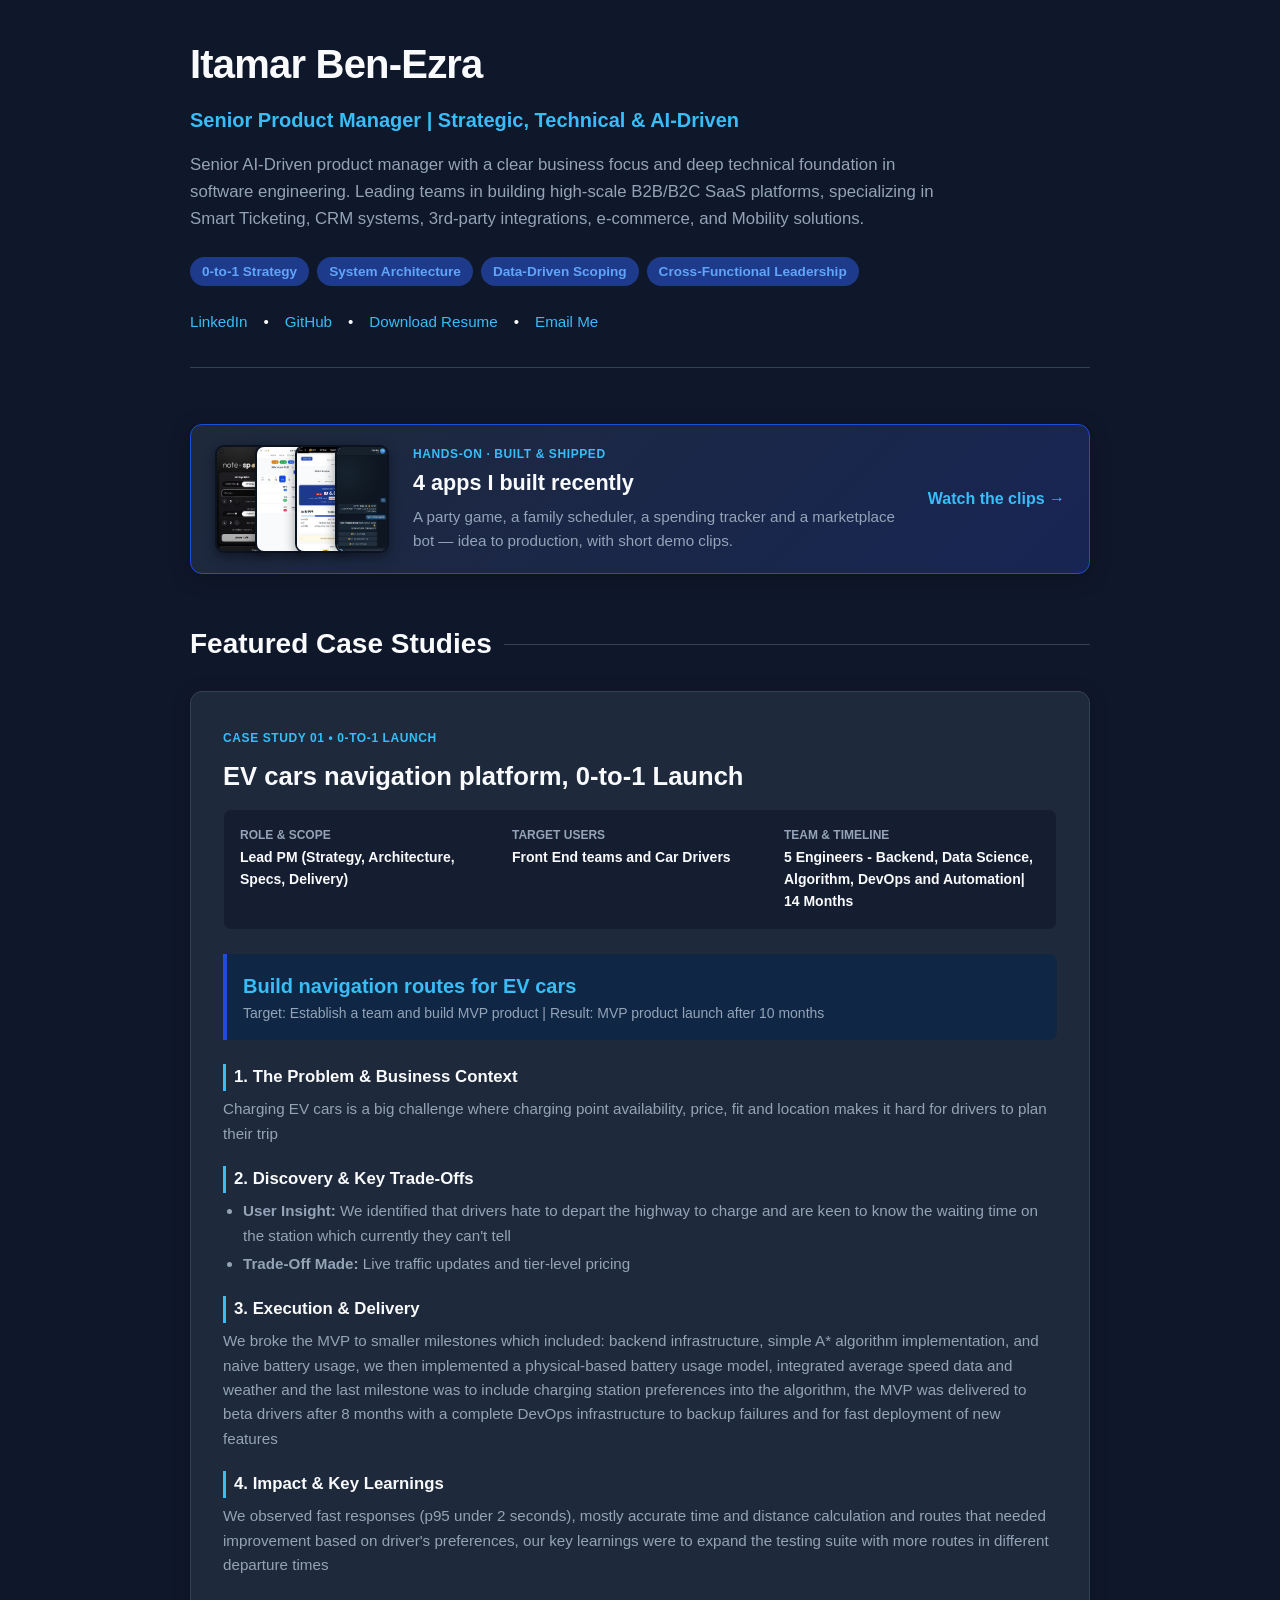
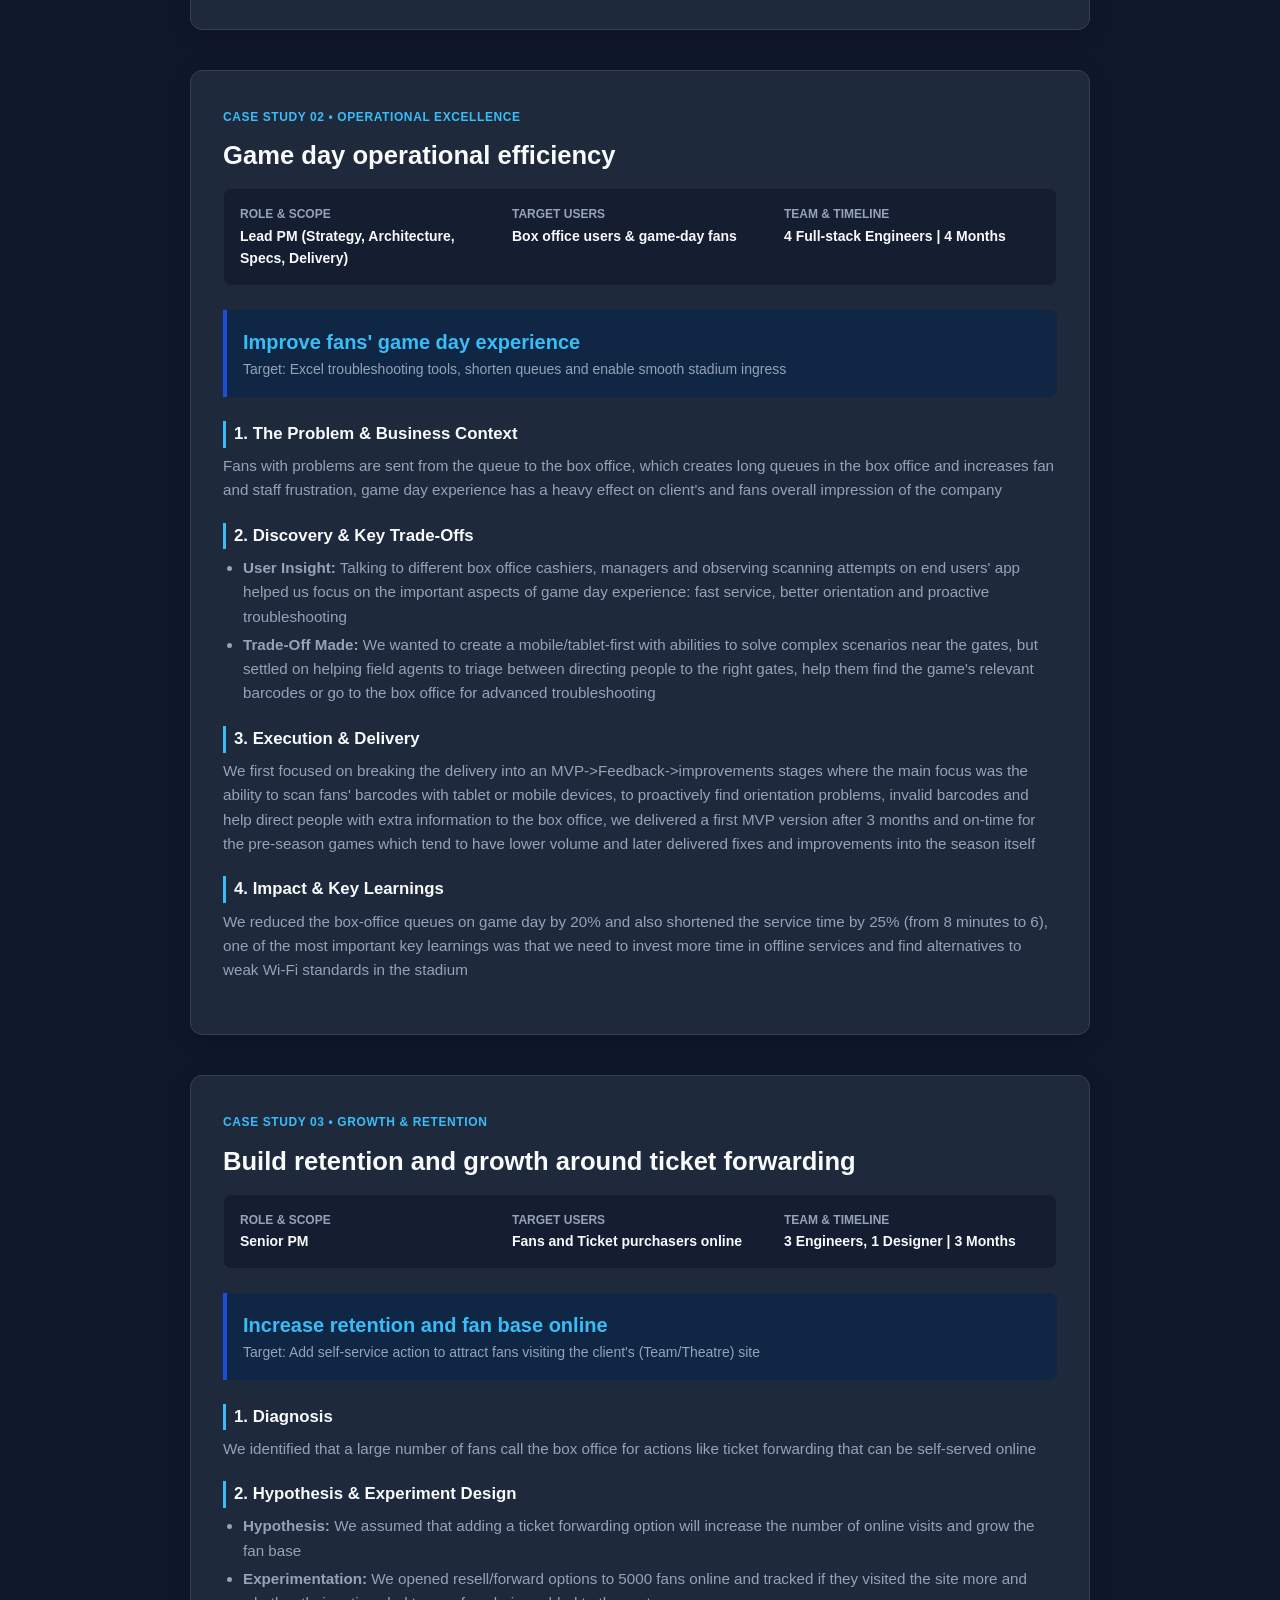
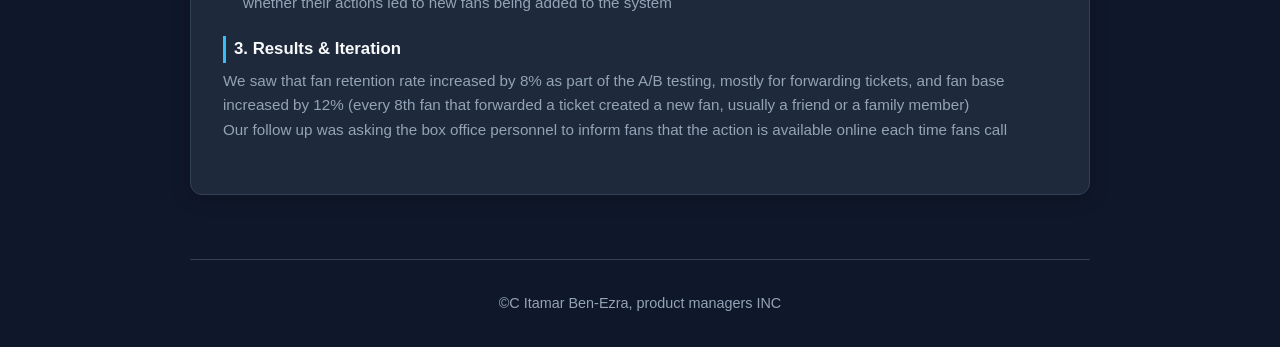
==== commit 8275ae89: "Move the apps to their own page (apps.html), with a teaser banner on the main page; shared styles.cs" ====
--- a/index.html
+++ b/index.html
@@ -4,355 +4,7 @@
   <meta charset="UTF-8">
   <meta name="viewport" content="width=device-width, initial-scale=1.0">
   <title>Product Management Portfolio | Itamar Ben-Ezra</title>
-  <style>
-    /* CSS Variables & Theme Setup */
-    :root {
-      --bg-color: #0f172a;
-      --card-bg: #1e293b;
-      --card-border: #334155;
-      --text-main: #f8fafc;
-      --text-muted: #94a3b8;
-      --accent-primary: #38bdf8;
-      --accent-hover: #0284c7;
-      --tag-bg: #1e3a8a;
-      --tag-text: #60a5fa;
-      --metric-bg: #0f2744;
-      --metric-border: #1d4ed8;
-      --font-family: -apple-system, BlinkMacSystemFont, "Segoe UI", Roboto, Helvetica, Arial, sans-serif;
-    }
-
-    * {
-      box-sizing: border-box;
-      margin: 0;
-      padding: 0;
-    }
-
-    body {
-      background-color: var(--bg-color);
-      color: var(--text-main);
-      font-family: var(--font-family);
-      line-height: 1.6;
-      padding: 2rem 1rem;
-    }
-
-    .container {
-      max-width: 900px;
-      margin: 0 auto;
-    }
-
-    /* Header Section */
-    header {
-      margin-bottom: 3.5rem;
-      border-bottom: 1px solid var(--card-border);
-      padding-bottom: 2rem;
-    }
-
-    .header-title {
-      font-size: 2.5rem;
-      font-weight: 800;
-      margin-bottom: 0.5rem;
-      letter-spacing: -0.02em;
-    }
-
-    .header-subtitle {
-      font-size: 1.25rem;
-      color: var(--accent-primary);
-      margin-bottom: 1rem;
-      font-weight: 600;
-    }
-
-    .header-bio {
-      color: var(--text-muted);
-      font-size: 1.05rem;
-      margin-bottom: 1.5rem;
-      max-width: 750px;
-    }
-
-    .pillars {
-      display: flex;
-      flex-wrap: wrap;
-      gap: 0.5rem;
-      margin-bottom: 1.5rem;
-    }
-
-    .pillar-tag {
-      background: var(--tag-bg);
-      color: var(--tag-text);
-      padding: 0.25rem 0.75rem;
-      border-radius: 9999px;
-      font-size: 0.85rem;
-      font-weight: 600;
-    }
-
-    .contact-links {
-      display: flex;
-      gap: 1rem;
-      font-size: 0.95rem;
-    }
-
-    .contact-links a {
-      color: var(--accent-primary);
-      text-decoration: none;
-      font-weight: 500;
-    }
-
-    .contact-links a:hover {
-      text-decoration: underline;
-    }
-
-    /* Section Headers */
-    .section-title {
-      font-size: 1.75rem;
-      font-weight: 700;
-      margin-bottom: 1.5rem;
-      display: flex;
-      align-items: center;
-      gap: 0.75rem;
-    }
-
-    .section-title::after {
-      content: "";
-      flex: 1;
-      height: 1px;
-      background: var(--card-border);
-    }
-
-    /* Case Study Card Styling */
-    .case-study-card {
-      background: var(--card-bg);
-      border: 1px solid var(--card-border);
-      border-radius: 12px;
-      padding: 2rem;
-      margin-bottom: 2.5rem;
-      box-shadow: 0 4px 20px rgba(0, 0, 0, 0.2);
-    }
-
-    .card-badge {
-      display: inline-block;
-      font-size: 0.75rem;
-      text-transform: uppercase;
-      letter-spacing: 0.05em;
-      font-weight: 700;
-      color: var(--accent-primary);
-      margin-bottom: 0.5rem;
-    }
-
-    .case-title {
-      font-size: 1.6rem;
-      margin-bottom: 0.75rem;
-    }
-
-    /* Metadata Grid */
-    .meta-grid {
-      display: grid;
-      grid-template-columns: repeat(auto-fit, minmax(180px, 1fr));
-      gap: 1rem;
-      background: rgba(15, 23, 42, 0.6);
-      padding: 1rem;
-      border-radius: 8px;
-      margin-bottom: 1.5rem;
-      border: 1px solid rgba(255, 255, 255, 0.05);
-    }
-
-    .meta-item {
-      font-size: 0.875rem;
-    }
-
-    .meta-label {
-      color: var(--text-muted);
-      display: block;
-      font-size: 0.75rem;
-      text-transform: uppercase;
-      font-weight: 600;
-    }
-
-    .meta-value {
-      font-weight: 600;
-      color: var(--text-main);
-    }
-
-    /* Hero Metric Box */
-    .hero-metric-box {
-      background: var(--metric-bg);
-      border-left: 4px solid var(--metric-border);
-      padding: 1rem;
-      border-radius: 0 8px 8px 0;
-      margin-bottom: 1.5rem;
-    }
-
-    .metric-value {
-      font-size: 1.25rem;
-      font-weight: 700;
-      color: var(--accent-primary);
-    }
-
-    .metric-label {
-      font-size: 0.875rem;
-      color: var(--text-muted);
-    }
-
-    /* Case Content Sections */
-    .case-section {
-      margin-bottom: 1.25rem;
-    }
-
-    .case-section h4 {
-      font-size: 1.05rem;
-      color: var(--text-main);
-      margin-bottom: 0.4rem;
-      border-left: 3px solid var(--accent-primary);
-      padding-left: 0.5rem;
-    }
-
-    .case-section p, .case-section ul {
-      color: var(--text-muted);
-      font-size: 0.95rem;
-    }
-
-    .case-section ul {
-      list-style-type: disc;
-      padding-left: 1.25rem;
-    }
-
-    .case-section li {
-      margin-bottom: 0.25rem;
-    }
-
-    /* Footer / About */
-    footer {
-      margin-top: 4rem;
-      padding-top: 2rem;
-      border-top: 1px solid var(--card-border);
-      color: var(--text-muted);
-      font-size: 0.9rem;
-      text-align: center;
-    }
-
-    /* ==================== APPS (clips) ==================== */
-    .apps-intro {
-      color: var(--text-muted);
-      margin: -0.75rem 0 1.5rem;
-      font-size: 0.95rem;
-    }
-
-    .apps-grid {
-      display: grid;
-      grid-template-columns: repeat(auto-fit, minmax(380px, 1fr));
-      gap: 1.25rem;
-      margin-bottom: 3.5rem;
-    }
-
-    .app-card {
-      background: var(--card-bg);
-      border: 1px solid var(--card-border);
-      border-radius: 12px;
-      padding: 1.25rem;
-      display: flex;
-      gap: 1.25rem;
-      box-shadow: 0 4px 20px rgba(0, 0, 0, 0.2);
-    }
-
-    /* The clip in a phone-shaped frame. */
-    .app-phone {
-      flex: 0 0 150px;
-      border-radius: 22px;
-      border: 4px solid #0b1220;
-      outline: 1px solid var(--card-border);
-      overflow: hidden;
-      background: #000;
-      align-self: flex-start;
-    }
-
-    .app-phone video {
-      display: block;
-      width: 100%;
-      height: auto;
-    }
-
-    .app-body h3 {
-      font-size: 1.2rem;
-      margin-bottom: 0.25rem;
-    }
-
-    .app-body .app-pitch {
-      color: var(--text-muted);
-      font-size: 0.9rem;
-      margin-bottom: 0.6rem;
-    }
-
-    .app-body ul {
-      color: var(--text-muted);
-      font-size: 0.85rem;
-      padding-left: 1.1rem;
-      margin-bottom: 0.75rem;
-    }
-
-    .app-body li {
-      margin-bottom: 0.2rem;
-    }
-
-    .stack {
-      display: flex;
-      flex-wrap: wrap;
-      gap: 0.35rem;
-      margin-bottom: 0.6rem;
-    }
-
-    .stack span {
-      background: var(--tag-bg);
-      color: var(--tag-text);
-      padding: 0.1rem 0.55rem;
-      border-radius: 9999px;
-      font-size: 0.72rem;
-      font-weight: 600;
-    }
-
-    .app-links {
-      font-size: 0.85rem;
-    }
-
-    .app-links a {
-      color: var(--accent-primary);
-      text-decoration: none;
-      font-weight: 600;
-    }
-
-    .app-links a:hover {
-      text-decoration: underline;
-    }
-
-    .app-note {
-      color: var(--text-muted);
-      font-size: 0.75rem;
-    }
-
-    @media (max-width: 600px) {
-      .apps-grid {
-        grid-template-columns: 1fr;
-      }
-      .app-card {
-        flex-direction: column;
-        align-items: center;
-      }
-      .app-phone {
-        flex-basis: auto;
-        width: 200px;
-        align-self: center;
-      }
-    }
-
-    @media (max-width: 600px) {
-      body {
-        padding: 1rem;
-      }
-      .case-study-card {
-        padding: 1.25rem;
-      }
-      .meta-grid {
-        grid-template-columns: 1fr;
-      }
-    }
-  </style>
+  <link rel="stylesheet" href="styles.css">
 </head>
 <body>
 
@@ -382,82 +34,22 @@
       </div>
     </header>
 
-    <!-- ==================== APPS I BUILT ==================== -->
-    <section>
-      <h2 class="section-title">Apps I Built Recently</h2>
-      <p class="apps-intro">Products I took from idea to production on my own — discovery, design, engineering and launch — using AI-assisted development. Each clip is a short silent run-through.</p>
-      <div class="apps-grid">
-        <article class="app-card">
-          <a class="app-phone" href="clips/note-spot.mp4" target="_blank" rel="noopener" title="Open the clip full size">
-            <video src="clips/note-spot.mp4" poster="clips/note-spot.jpg" autoplay muted loop playsinline preload="metadata" aria-label="note-spot demo clip"></video>
-          </a>
-          <div class="app-body">
-            <h3>note-spot</h3>
-            <p class="app-pitch">A multiplayer guess-the-song party game for phones (Hebrew).</p>
-            <ul>
-              <li>Song difficulty estimated from catalogue popularity, then learned from real plays</li>
-              <li>Token budget for picking songs, so nobody can game it with obscure tracks</li>
-              <li>Forgiving Hebrew ⇄ English answer matching (typos, transliteration)</li>
-              <li>Live updates, robot opponents, per-player stats and an ops dashboard</li>
-            </ul>
-            <div class="stack"><span>Next.js</span><span>React</span><span>Supabase</span><span>Realtime</span><span>Vercel</span></div>
-            <p class="app-links"><a href="https://songuess-game.vercel.app" target="_blank" rel="noopener">Play it →</a></p>
-            <p class="app-note">Live; dozens of players in its first week.</p>
-          </div>
-        </article>
-        <article class="app-card">
-          <a class="app-phone" href="clips/luzyo.mp4" target="_blank" rel="noopener" title="Open the clip full size">
-            <video src="clips/luzyo.mp4" poster="clips/luzyo.jpg" autoplay muted loop playsinline preload="metadata" aria-label="Luzyo demo clip"></video>
-          </a>
-          <div class="app-body">
-            <h3>Luzyo</h3>
-            <p class="app-pitch">A family schedule app: everyone's week in one shared calendar.</p>
-            <ul>
-              <li>Recurring and one-off activities per family member, colour-coded</li>
-              <li>AI reads a photographed schedule and turns it into activities</li>
-              <li>Push alerts for when to leave and pickups, using live travel time</li>
-            </ul>
-            <div class="stack"><span>Next.js PWA</span><span>Supabase Auth & RLS</span><span>Web Push</span><span>Gemini</span></div>
-            <p class="app-links">Private family app.</p>
-            <p class="app-note">Clip uses a made-up demo family.</p>
-          </div>
-        </article>
-        <article class="app-card">
-          <a class="app-phone" href="clips/credit-cards.mp4" target="_blank" rel="noopener" title="Open the clip full size">
-            <video src="clips/credit-cards.mp4" poster="clips/credit-cards.jpg" autoplay muted loop playsinline preload="metadata" aria-label="Credit-card spending demo clip"></video>
-          </a>
-          <div class="app-body">
-            <h3>Credit-card spending</h3>
-            <p class="app-pitch">Household spending, always up to date, without logging into card sites.</p>
-            <ul>
-              <li>A home-PC scraper syncs the family's cards twice a day, or on demand</li>
-              <li>Auto-categorised spending, month-over-month changes and an end-of-month forecast</li>
-              <li>Separates foreign/immediate charges from the monthly bill</li>
-            </ul>
-            <div class="stack"><span>Node scraper</span><span>Supabase</span><span>Next.js PWA</span><span>Windows Task Scheduler</span></div>
-            <p class="app-links">Private family app.</p>
-            <p class="app-note">Clip uses made-up demo data.</p>
-          </div>
-        </article>
-        <article class="app-card">
-          <a class="app-phone" href="clips/city-bot.mp4" target="_blank" rel="noopener" title="Open the clip full size">
-            <video src="clips/city-bot.mp4" poster="clips/city-bot.jpg" autoplay muted loop playsinline preload="metadata" aria-label="City-bot demo clip"></video>
-          </a>
-          <div class="app-body">
-            <h3>City-bot</h3>
-            <p class="app-pitch">A local-services marketplace in a chat: ask for a plumber, a cake, a tutor.</p>
-            <ul>
-              <li>Hebrew intent detection and provider search, no LLM calls on the hot path</li>
-              <li>Typo-tolerant, learns from searches that found nothing</li>
-              <li>Runs on Telegram and WhatsApp; providers register and get rated in-chat</li>
-            </ul>
-            <div class="stack"><span>Python FastAPI</span><span>Firestore</span><span>Cloud Run</span><span>Telegram/WhatsApp APIs</span></div>
-            <p class="app-links">Private beta.</p>
-            <p class="app-note">Clip replays the live bot's real answers to three requests.</p>
-          </div>
-        </article>
-      </div>
-    </section>
+
+    <!-- ==================== TEASER → apps.html ==================== -->
+    <a class="apps-teaser" href="apps.html">
+      <div class="teaser-phones" aria-hidden="true">
+        <img src="clips/note-spot.jpg" alt="">
+        <img src="clips/luzyo.jpg" alt="">
+        <img src="clips/credit-cards.jpg" alt="">
+        <img src="clips/city-bot.jpg" alt="">
+      </div>
+      <div>
+        <div class="teaser-kicker">Hands-on · Built & shipped</div>
+        <div class="teaser-title">4 apps I built recently</div>
+        <div class="teaser-text">A party game, a family scheduler, a spending tracker and a marketplace bot — idea to production, with short demo clips.</div>
+      </div>
+      <span class="teaser-cta">Watch the clips →</span>
+    </a>
 
     <!-- ==================== CASE STUDIES ==================== -->
     <main>
--- a/styles.css
+++ b/styles.css
@@ -0,0 +1,431 @@
+/* CSS Variables & Theme Setup */
+:root {
+  --bg-color: #0f172a;
+  --card-bg: #1e293b;
+  --card-border: #334155;
+  --text-main: #f8fafc;
+  --text-muted: #94a3b8;
+  --accent-primary: #38bdf8;
+  --accent-hover: #0284c7;
+  --tag-bg: #1e3a8a;
+  --tag-text: #60a5fa;
+  --metric-bg: #0f2744;
+  --metric-border: #1d4ed8;
+  --font-family: -apple-system, BlinkMacSystemFont, "Segoe UI", Roboto, Helvetica, Arial, sans-serif;
+}
+
+* {
+  box-sizing: border-box;
+  margin: 0;
+  padding: 0;
+}
+
+body {
+  background-color: var(--bg-color);
+  color: var(--text-main);
+  font-family: var(--font-family);
+  line-height: 1.6;
+  padding: 2rem 1rem;
+}
+
+.container {
+  max-width: 900px;
+  margin: 0 auto;
+}
+
+/* Header Section */
+header {
+  margin-bottom: 3.5rem;
+  border-bottom: 1px solid var(--card-border);
+  padding-bottom: 2rem;
+}
+
+.header-title {
+  font-size: 2.5rem;
+  font-weight: 800;
+  margin-bottom: 0.5rem;
+  letter-spacing: -0.02em;
+}
+
+.header-subtitle {
+  font-size: 1.25rem;
+  color: var(--accent-primary);
+  margin-bottom: 1rem;
+  font-weight: 600;
+}
+
+.header-bio {
+  color: var(--text-muted);
+  font-size: 1.05rem;
+  margin-bottom: 1.5rem;
+  max-width: 750px;
+}
+
+.pillars {
+  display: flex;
+  flex-wrap: wrap;
+  gap: 0.5rem;
+  margin-bottom: 1.5rem;
+}
+
+.pillar-tag {
+  background: var(--tag-bg);
+  color: var(--tag-text);
+  padding: 0.25rem 0.75rem;
+  border-radius: 9999px;
+  font-size: 0.85rem;
+  font-weight: 600;
+}
+
+.contact-links {
+  display: flex;
+  gap: 1rem;
+  font-size: 0.95rem;
+}
+
+.contact-links a {
+  color: var(--accent-primary);
+  text-decoration: none;
+  font-weight: 500;
+}
+
+.contact-links a:hover {
+  text-decoration: underline;
+}
+
+/* Section Headers */
+.section-title {
+  font-size: 1.75rem;
+  font-weight: 700;
+  margin-bottom: 1.5rem;
+  display: flex;
+  align-items: center;
+  gap: 0.75rem;
+}
+
+.section-title::after {
+  content: "";
+  flex: 1;
+  height: 1px;
+  background: var(--card-border);
+}
+
+/* Case Study Card Styling */
+.case-study-card {
+  background: var(--card-bg);
+  border: 1px solid var(--card-border);
+  border-radius: 12px;
+  padding: 2rem;
+  margin-bottom: 2.5rem;
+  box-shadow: 0 4px 20px rgba(0, 0, 0, 0.2);
+}
+
+.card-badge {
+  display: inline-block;
+  font-size: 0.75rem;
+  text-transform: uppercase;
+  letter-spacing: 0.05em;
+  font-weight: 700;
+  color: var(--accent-primary);
+  margin-bottom: 0.5rem;
+}
+
+.case-title {
+  font-size: 1.6rem;
+  margin-bottom: 0.75rem;
+}
+
+/* Metadata Grid */
+.meta-grid {
+  display: grid;
+  grid-template-columns: repeat(auto-fit, minmax(180px, 1fr));
+  gap: 1rem;
+  background: rgba(15, 23, 42, 0.6);
+  padding: 1rem;
+  border-radius: 8px;
+  margin-bottom: 1.5rem;
+  border: 1px solid rgba(255, 255, 255, 0.05);
+}
+
+.meta-item {
+  font-size: 0.875rem;
+}
+
+.meta-label {
+  color: var(--text-muted);
+  display: block;
+  font-size: 0.75rem;
+  text-transform: uppercase;
+  font-weight: 600;
+}
+
+.meta-value {
+  font-weight: 600;
+  color: var(--text-main);
+}
+
+/* Hero Metric Box */
+.hero-metric-box {
+  background: var(--metric-bg);
+  border-left: 4px solid var(--metric-border);
+  padding: 1rem;
+  border-radius: 0 8px 8px 0;
+  margin-bottom: 1.5rem;
+}
+
+.metric-value {
+  font-size: 1.25rem;
+  font-weight: 700;
+  color: var(--accent-primary);
+}
+
+.metric-label {
+  font-size: 0.875rem;
+  color: var(--text-muted);
+}
+
+/* Case Content Sections */
+.case-section {
+  margin-bottom: 1.25rem;
+}
+
+.case-section h4 {
+  font-size: 1.05rem;
+  color: var(--text-main);
+  margin-bottom: 0.4rem;
+  border-left: 3px solid var(--accent-primary);
+  padding-left: 0.5rem;
+}
+
+.case-section p, .case-section ul {
+  color: var(--text-muted);
+  font-size: 0.95rem;
+}
+
+.case-section ul {
+  list-style-type: disc;
+  padding-left: 1.25rem;
+}
+
+.case-section li {
+  margin-bottom: 0.25rem;
+}
+
+/* Footer / About */
+footer {
+  margin-top: 4rem;
+  padding-top: 2rem;
+  border-top: 1px solid var(--card-border);
+  color: var(--text-muted);
+  font-size: 0.9rem;
+  text-align: center;
+}
+
+/* ==================== APPS (clips) ==================== */
+.apps-intro {
+  color: var(--text-muted);
+  margin: -0.75rem 0 1.5rem;
+  font-size: 0.95rem;
+}
+
+.apps-grid {
+  display: grid;
+  grid-template-columns: repeat(auto-fit, minmax(380px, 1fr));
+  gap: 1.25rem;
+  margin-bottom: 3.5rem;
+}
+
+.app-card {
+  background: var(--card-bg);
+  border: 1px solid var(--card-border);
+  border-radius: 12px;
+  padding: 1.25rem;
+  display: flex;
+  gap: 1.25rem;
+  box-shadow: 0 4px 20px rgba(0, 0, 0, 0.2);
+}
+
+/* The clip in a phone-shaped frame. */
+.app-phone {
+  flex: 0 0 150px;
+  border-radius: 22px;
+  border: 4px solid #0b1220;
+  outline: 1px solid var(--card-border);
+  overflow: hidden;
+  background: #000;
+  align-self: flex-start;
+}
+
+.app-phone video {
+  display: block;
+  width: 100%;
+  height: auto;
+}
+
+.app-body h3 {
+  font-size: 1.2rem;
+  margin-bottom: 0.25rem;
+}
+
+.app-body .app-pitch {
+  color: var(--text-muted);
+  font-size: 0.9rem;
+  margin-bottom: 0.6rem;
+}
+
+.app-body ul {
+  color: var(--text-muted);
+  font-size: 0.85rem;
+  padding-left: 1.1rem;
+  margin-bottom: 0.75rem;
+}
+
+.app-body li {
+  margin-bottom: 0.2rem;
+}
+
+.stack {
+  display: flex;
+  flex-wrap: wrap;
+  gap: 0.35rem;
+  margin-bottom: 0.6rem;
+}
+
+.stack span {
+  background: var(--tag-bg);
+  color: var(--tag-text);
+  padding: 0.1rem 0.55rem;
+  border-radius: 9999px;
+  font-size: 0.72rem;
+  font-weight: 600;
+}
+
+.app-links {
+  font-size: 0.85rem;
+}
+
+.app-links a {
+  color: var(--accent-primary);
+  text-decoration: none;
+  font-weight: 600;
+}
+
+.app-links a:hover {
+  text-decoration: underline;
+}
+
+.app-note {
+  color: var(--text-muted);
+  font-size: 0.75rem;
+}
+
+@media (max-width: 600px) {
+  .apps-grid {
+    grid-template-columns: 1fr;
+  }
+  .app-card {
+    flex-direction: column;
+    align-items: center;
+  }
+  .app-phone {
+    flex-basis: auto;
+    width: 200px;
+    align-self: center;
+  }
+}
+
+@media (max-width: 600px) {
+  body {
+    padding: 1rem;
+  }
+  .case-study-card {
+    padding: 1.25rem;
+  }
+  .meta-grid {
+    grid-template-columns: 1fr;
+  }
+}
+
+/* ==================== TEASER (main page → apps page) ==================== */
+.apps-teaser {
+  display: flex;
+  align-items: center;
+  gap: 1.5rem;
+  background: linear-gradient(135deg, #1e293b 0%, #172554 100%);
+  border: 1px solid var(--metric-border);
+  border-radius: 12px;
+  padding: 1.25rem 1.5rem;
+  margin-bottom: 3rem;
+  text-decoration: none;
+  color: var(--text-main);
+  box-shadow: 0 4px 20px rgba(0, 0, 0, 0.25);
+  transition: transform 0.15s ease, border-color 0.15s ease;
+}
+
+.apps-teaser:hover {
+  transform: translateY(-2px);
+  border-color: var(--accent-primary);
+}
+
+.teaser-phones {
+  display: flex;
+  flex: 0 0 auto;
+}
+
+.teaser-phones img {
+  width: 54px;
+  height: 108px;
+  object-fit: cover;
+  object-position: top;
+  border-radius: 9px;
+  border: 2px solid #0b1220;
+  box-shadow: 0 4px 12px rgba(0, 0, 0, 0.4);
+  margin-left: -14px;
+}
+
+.teaser-phones img:first-child {
+  margin-left: 0;
+}
+
+.teaser-kicker {
+  font-size: 0.75rem;
+  text-transform: uppercase;
+  letter-spacing: 0.05em;
+  font-weight: 700;
+  color: var(--accent-primary);
+}
+
+.teaser-title {
+  font-size: 1.35rem;
+  font-weight: 700;
+  margin: 0.15rem 0 0.25rem;
+}
+
+.teaser-text {
+  color: var(--text-muted);
+  font-size: 0.95rem;
+}
+
+.teaser-cta {
+  margin-left: auto;
+  font-weight: 700;
+  color: var(--accent-primary);
+  white-space: nowrap;
+}
+
+.back-link {
+  color: var(--accent-primary);
+  text-decoration: none;
+  font-weight: 600;
+  font-size: 0.95rem;
+}
+
+@media (max-width: 600px) {
+  .apps-teaser {
+    flex-direction: column;
+    align-items: flex-start;
+  }
+  .teaser-cta {
+    margin-left: 0;
+  }
+}
